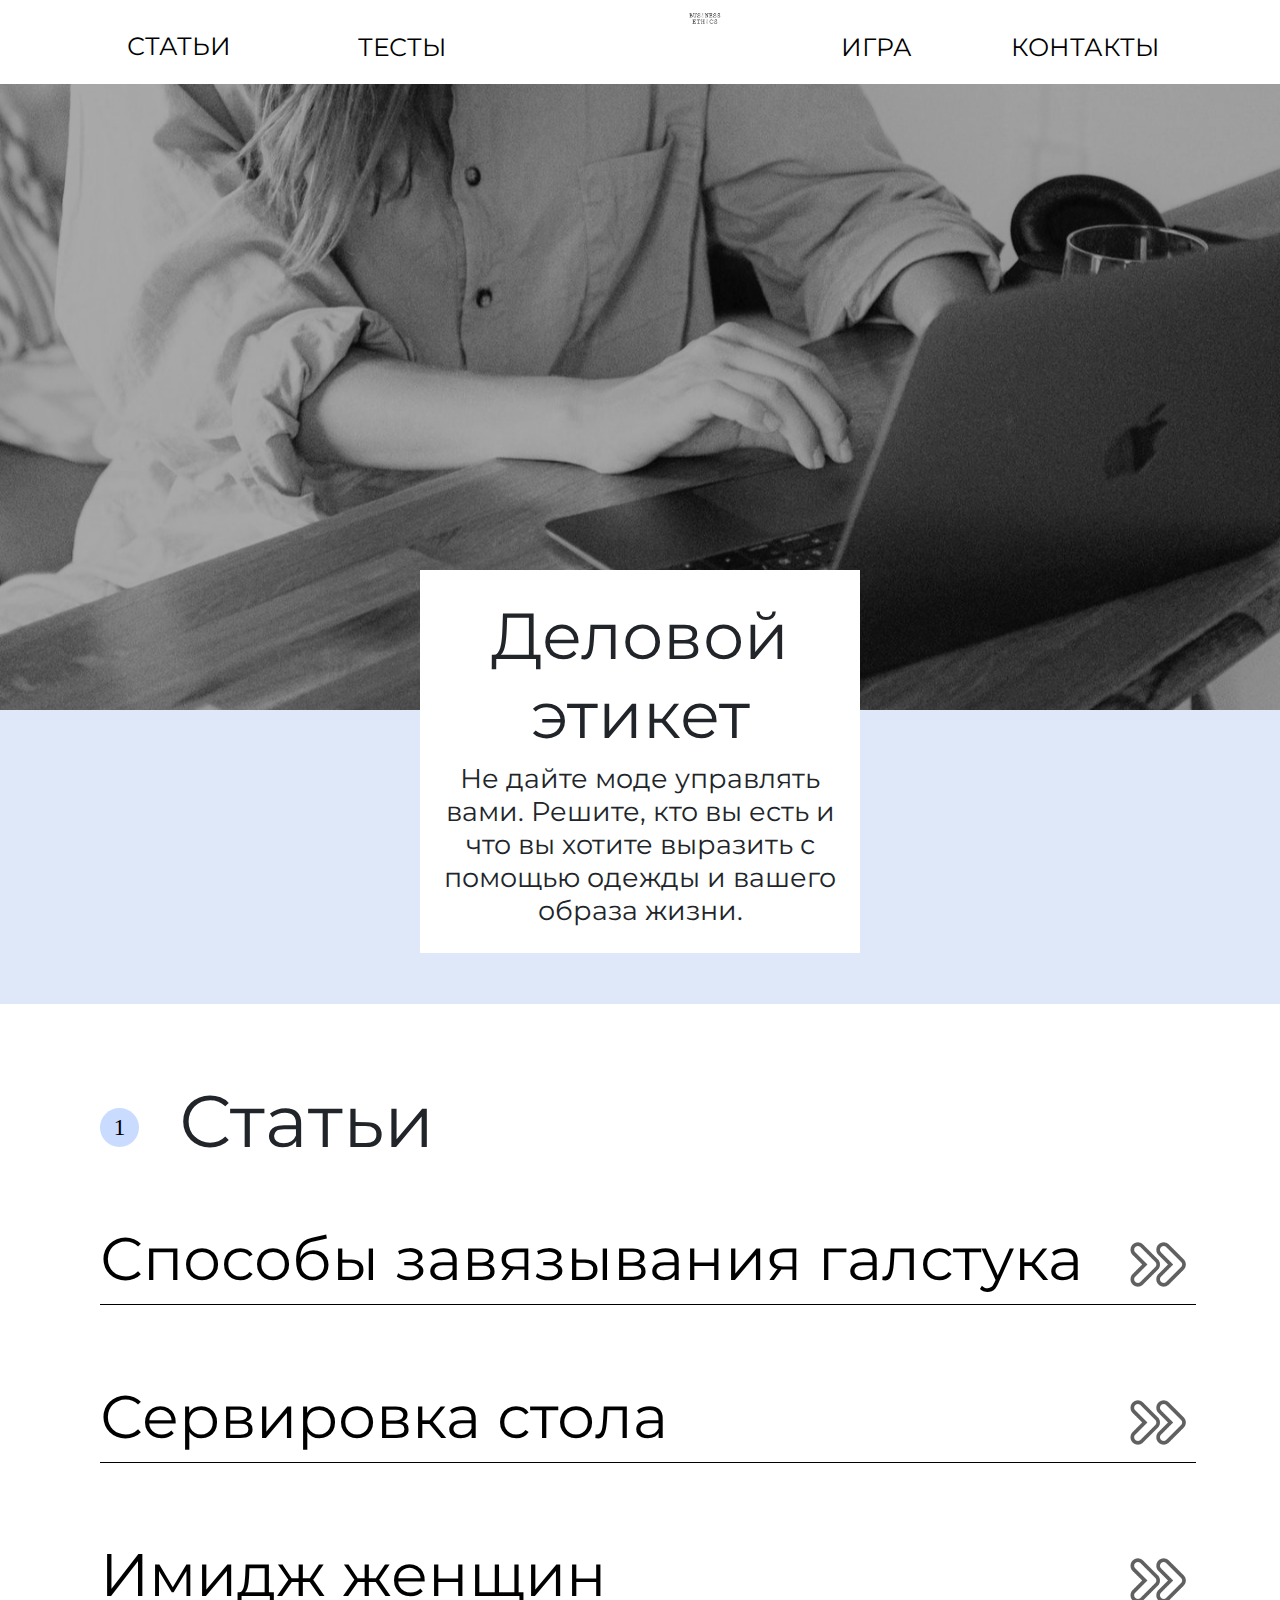
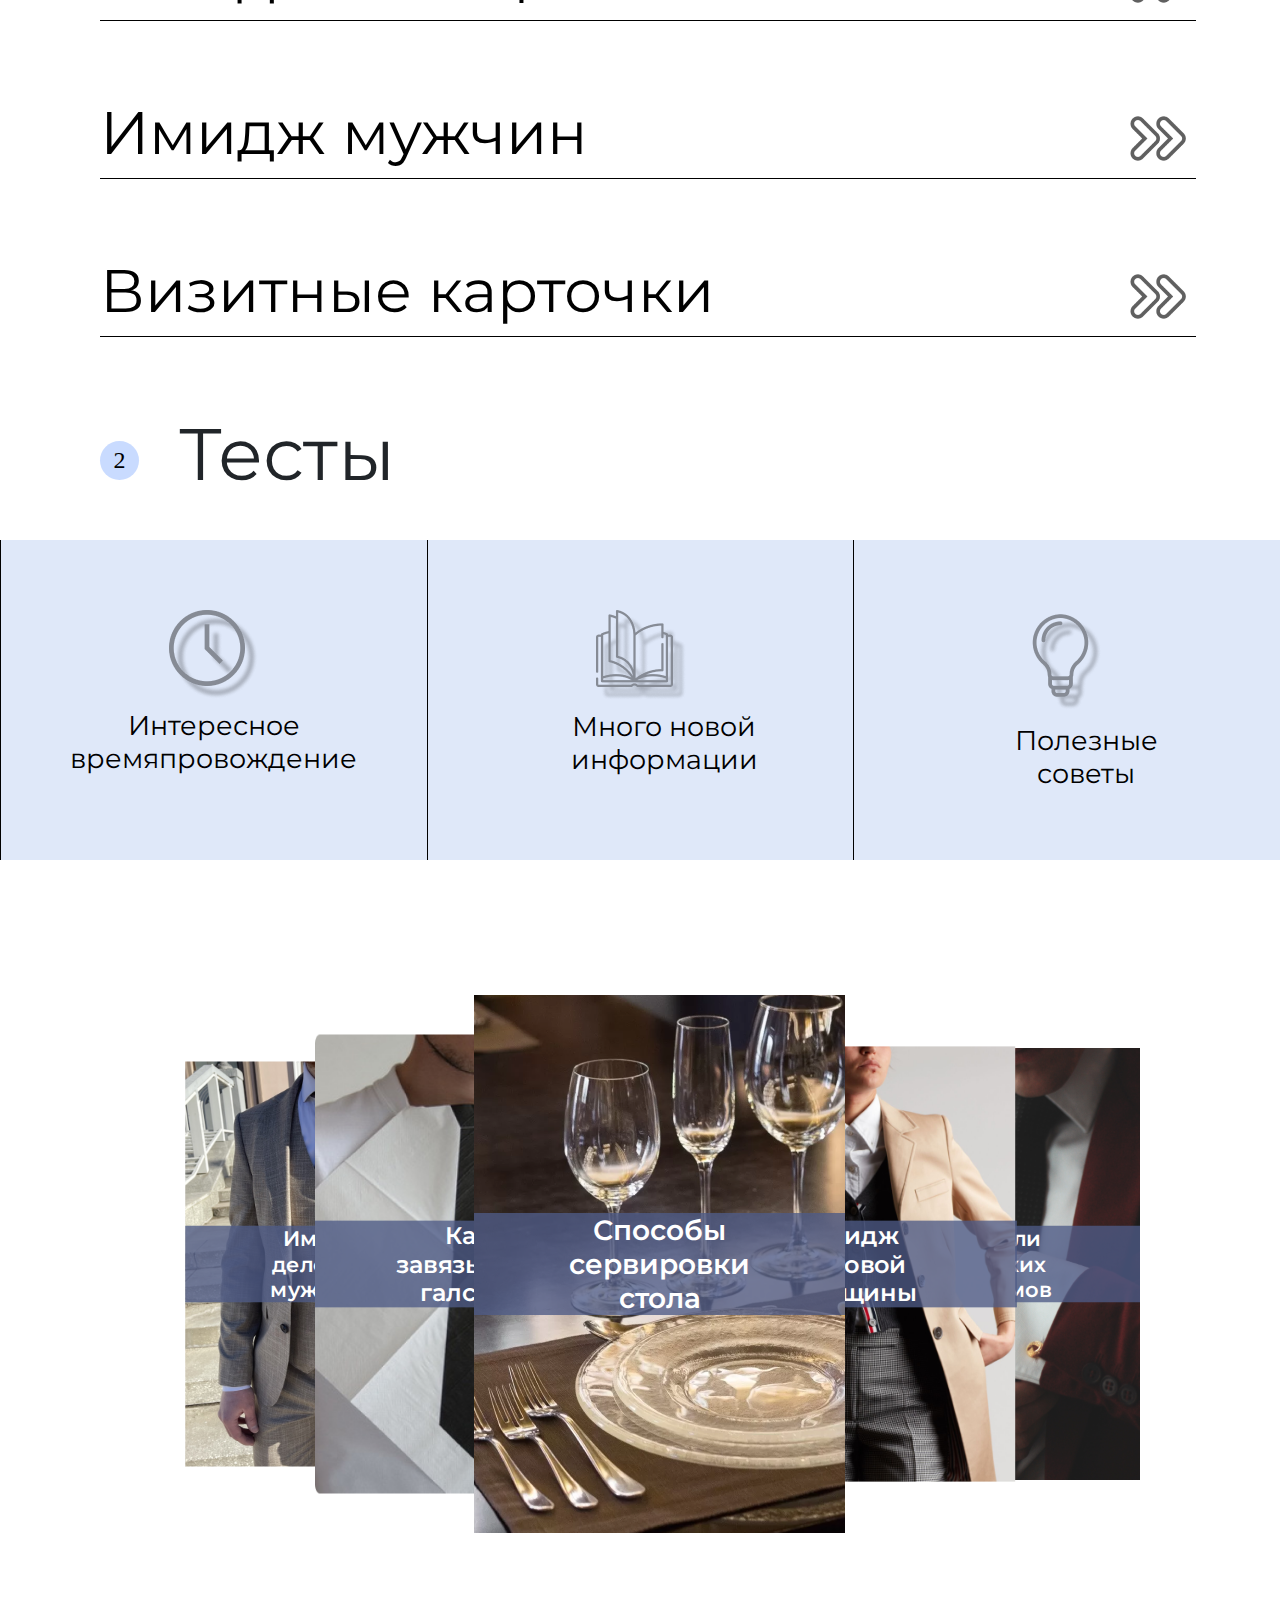
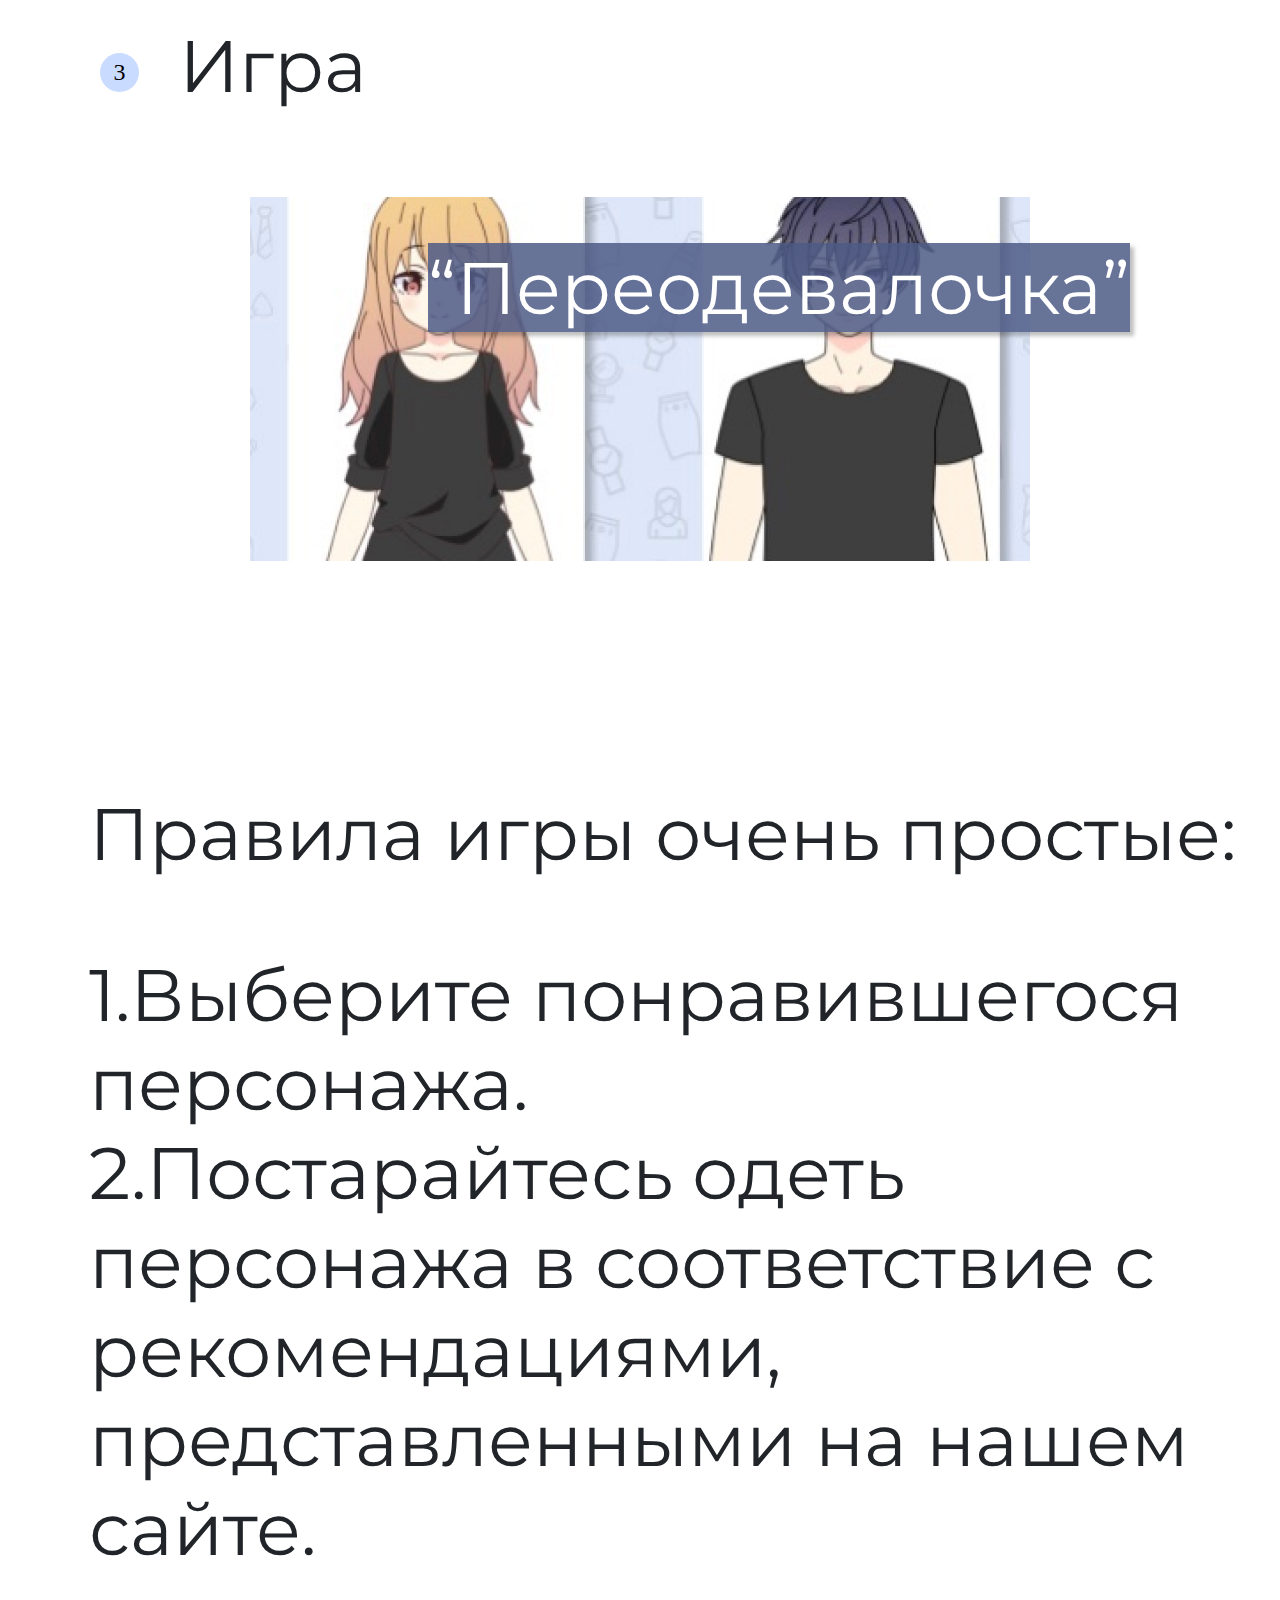
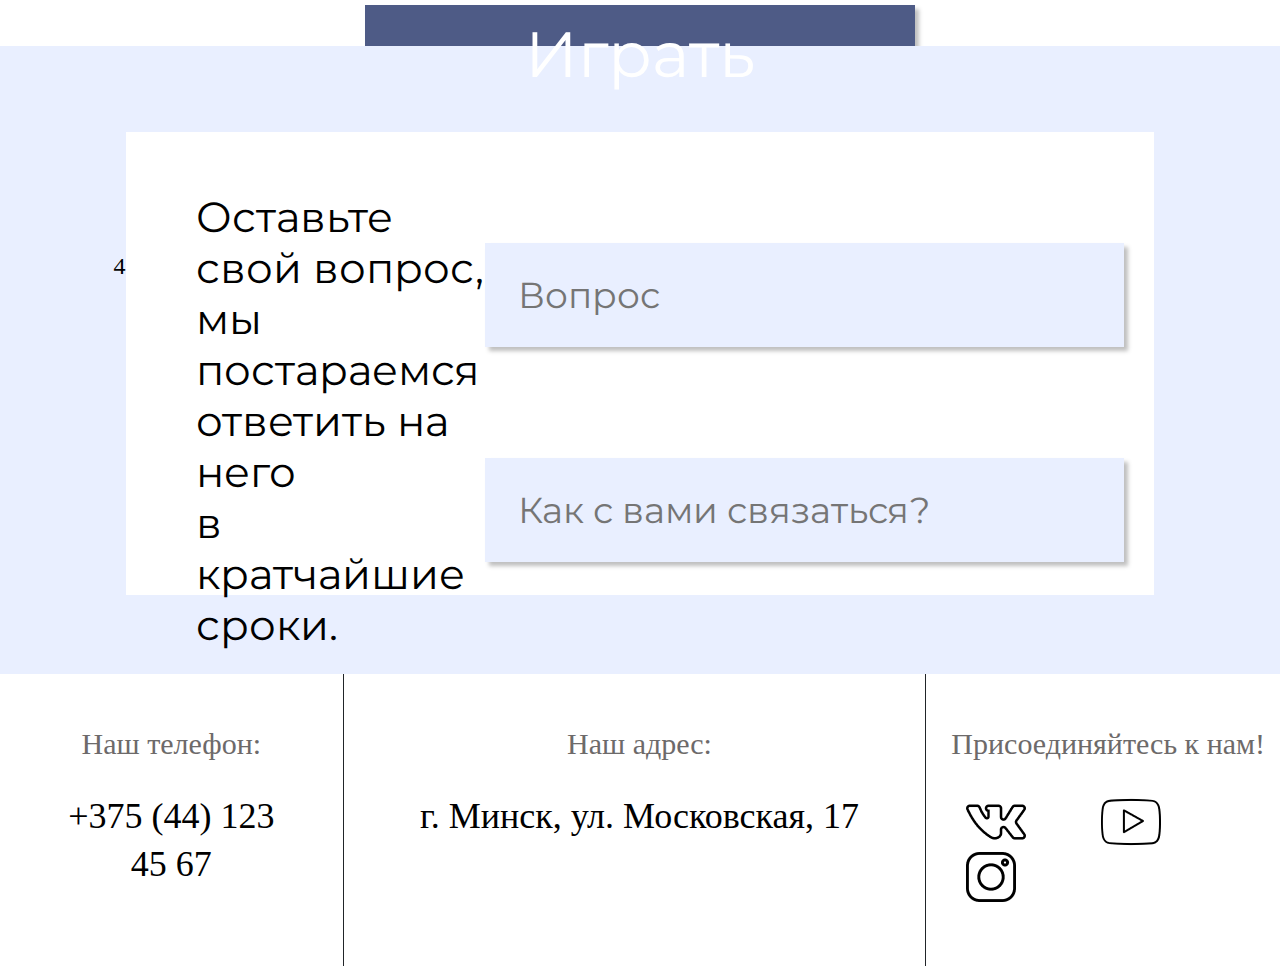
==== index.html @ 6697b573 "Add files via upload" ====
<!DOCTYPE html>
<html lang="en">
<head>
<meta charset="UTF-8">
<link rel="stylesheet" href="https://stackpath.bootstrapcdn.com/bootstrap/4.3.1/css/bootstrap.min.css" integrity="sha384-ggOyR0iXCbMQv3Xipma34MD+dH/1fQ784/j6cY/iJTQUOhcWr7x9JvoRxT2MZw1T" crossorigin="anonymous">
<meta name="viewport" content="width=device-width">
<link rel="stylesheet" href="style.css">
<link rel="preconnect" href="https://fonts.googleapis.com">
<link rel="preconnect" href="https://fonts.gstatic.com" crossorigin>
<link href="https://fonts.googleapis.com/css2?family=Montserrat:wght@100;200;300;400;500;600;700;800;900&display=swap" rel="stylesheet">

<title>aboba</title>
</head>
<body>


<!-- главная страница -->



<!-- навигация -->
<header>
  <nav>
    <div class="block1">
      <div class="article">
   <button class="article1">Статьи
   </button>
   <div class="article-content">
     <a href="st1/galstyki.html" class="article11">статья №1  </a>
           <a href="st2/women.html" class="article11">статья №2  </a>
           <a href="st3/kostymman.html" class="article11">статья №3  </a>
           <a href="st4/serverovka.html" class="article11">статья №4  </a>
           <a href="st5/man.html" class="article11">статья №5  </a>
    </div>
  </div>
      <a href="#test">тесты</a>
    </div>
    <div class="logotip">
      <img src="logotip.PNG" alt="fone" width="24%">

  </div>
    <div class="block2">
  <a href="#game" class="game">игра</a>
  <a href="contacts/contacts.html">контакты</a>
    </div>
  </nav>
</header>




<main>


  <section class="photo">
  <div class="zagolovok">
    <div class="fone">
      <img src="fone.png" alt="fone" width="100%">
    </div>
    <div class="text">
      <p class="main-text">
        <h1>Деловой этикет</h1>
        Не дайте моде управлять вами.
        Решите, кто вы есть и что вы хотите
        выразить с помощью одежды и вашего
        образа жизни.
      </p>
    </div>
  </div>
  </section>



  <section class="article">
      <h1>Статьи</h1>
      <div class="round">1</div>
    <div class="content1" >
        <a href="st1/galstyki.html">Способы завязывания галстука</a>
      <img class="next" src="next.png">
    </div>
    <div class="content1">
        <a href="st4/serverovka.html">Сервировка стола</a>
      <img class="next" src="next.png">
    </div>
    <div class="content1">
        <a href="st2/women.html">Имидж женщин</a>
      <img class="next" src="next.png">
    </div>
    <div class="content1">
        <a href="st5/man.html">Имидж мужчин</a>
      <img class="next" src="next.png">
    </div>
    <div class="content1">
        <a href="st3/kostymman.html">Визитные карточки</a>
      <img class="next" src="next.png">
    </div>
    <h1>Тесты</h1>
    <div class="round">2</div>
  </section>


    <section class="statistics">
  			<div class="container2"></div>
  			<div class="stat">
  				<div class="stat__item">
  					<div class="stat__count"> <img id="img" src="clock 1.png"/> </div>
  					<div class="stat__text">Интересное времяпровождение</div>
  				</div>
  				<div class="stat__item">
  					<div class="stat__count"> <img id="img" src="open-book 1.png"/> </div>
  					<div class="stat__text" id="txt2" >Много новой информации</div>
  				</div>
  				<div class="stat__item">
  					<div class="stat__count"> <img id="img" src="bulb 1.png"/>  </div>
  					<div class="stat__text" id="txt3" >Полезные советы</div>
  				</div>
  			</div>
  	</section>

    <div class="container">
    <div class="button" onclick="shiftLeft()"><img src="https://image.ibb.co/mRsEb7/left_arrow.png" alt=""></div>
    <div class="cards-wrapper">
        <ul class="cards__container">
            <li class="box">
                <img src="g2.png">
                <div class="text2">
                  <a href="t5/index.html"> Имидж делового мужчины </a>
                  </div>
            </li>
            <li class="box">
                <img src="g1.png">
                <div class="text1">
                  <a href="t2/index.html">Как завязывать галстук</a>
                  </div>

            </li>
            <li class="box">
                <img src="g3.png">
                <div class="text3">
                <a href="t1/index.html">  Способы сервировки стола</a>
                </div>
            </li>
            <li class="box">
                <img src="g4.png">
                <div class="text4">
                <a href="t2/index.html">  Имидж деловой женщины</a>
                </div>
            </li>
            <li class="box">
                <img src="g5.png">
                <div class="text5">
                  <a href="t3/index.html">Модели мужских костюмов</a>
                  </div>

            </li>
        </ul>

    </div>
    <div class="button" onclick="shiftRight()"><img src="https://image.ibb.co/dfPSw7/right_arrow.png" alt=""></div>
  </div>

<section class="game">
  <h1>Игра</h1>
  <div class="round">3</div>
    <div class="screen">
      <img src="game.png" alt="game" width="100%">
        <div class="podpis">
          <p> “Переодевалочка” </p>
        </div>
    </div>
  <h2>Правила игры очень простые:</h2>
  <p class="bla"> 1.Выберите понравившегося персонажа.<br/>

     2.Постарайтесь одеть персонажа в соответствие с рекомендациями, представленными на нашем сайте. <br/></p>
  <a href="#">Играть</a>
  <h1>Не нашли ответа на свой вопрос?</h1>
  <div class="round">4</div>
</section>

<section class="form">
  <div class="big-block">
    <div class="block-top">
      <div class="blabla">
        <p>
        Оставьте свой вопрос,<br/>
        мы постараемся<br/>
        ответить на него<br/>
        в кратчайшие сроки.<br/>
      </p>
      </div>
      <div class="tap">
        <label for="email"><b></b></label>
        <input type="text" placeholder="Вопрос" name="question" required>
          <br/>
        <label for="email"><b></b></label>
        <input type="text" placeholder="Как с вами связаться?" name="how" required>
      </div>
    </div>
    <div class="block-bottom">
      <a href="#">Отправить</a>
    </div>
  </div>
</section>




<footer>
  <div>
    <div class="block">
      <p class="stage1">Наш телефон:</p>
      <p>+375 (44) 123 45 67</p>
    </div>
    <div class="block">
      <p class="stage1">Наш адрес:</p>
      <p>г. Минск, ул. Московская, 17</p>
    </div>
    <div class="block2">
      <p class="stage1">Присоединяйтесь к нам!</p>
      <img src="vk.png" alt="vk">
      <img src="youtube.png" alt="youtube">
      <img src="instagram.png" alt="instagram" class="instagram">


    </div>
  </div>
</footer>




<script src="main.js"></script>
</body>
</html>
---- style.css ----
body, html {
  margin: 0;
  padding: 0;
  width: 100vw;
}

body {
  margin: 0;
  background-color: #FFF;
  overflow-x: hidden;
}

.logotip{
  margin-left: 240px;
}

header nav{
  display: flex;
  justify-content: space-between;
}



header .block1{
  display: flex;
  justify-content: space-between;
  margin-left: 121px;

}

header .block2{
  display: flex;
  justify-content: space-between;
  margin-right: 121px;
}








header .article{
  padding-right: 121px;
  float: left;
  overflow: hidden;
}

button{
  text-decoration: none;
  margin-top: 30px;
}

.article-content {
    display: none;
    position: absolute;
    background-color: rgba(233, 239, 255, 0.8);;
    min-width: 160px;
    box-shadow: 0px 10px 16px 0px rgba(0,0,0,0.2);
    z-index: 1;
}


button {
  font-family: 'Montserrat';
  font-style: normal;
  font-weight: 400;
  font-size: 25px;
  line-height: 30px;
  text-decoration: none;
  background-color: white;
  border: 0px;
  text-transform: uppercase;
}

.article-content a {
    float: none;
    color: black;
    padding: 7px 10px;
    display: block;
    text-align: left;
    margin-top: 44px;
    border-bottom: 1px solid black;
    margin-left: 45px;
    margin-right: 74px;
    margin-bottom: 35px;
}

.article-content a:hover {

}

.article:hover .article-content {
    display: block;
    margin-left: -80px;
}

.next1{
  text-decoration: none;
}



header .game{
    padding-right: 99px;
}



header nav a{
  color: #000;
  font-family: 'Montserrat',normal;
  font-weight: 400;
  font-size: 25px;
  line-height: 30px;
  padding-top: 32px;
  padding-bottom: 22px;
  text-transform: uppercase;
}


header nav a:hover{
  text-decoration: underline;
  color: #000;
}


section.photo{
  height: 920px;
  background-color: #DFE8F9;
}

section.photo .text{
  margin-left: 420px;
  margin-right: 420px;
  padding: 10px 20px;
  background-color: white;
  text-align: center;
  position: relative;
  margin-top: -140px;
  font-family: 'Montserrat';
  font-style: normal;
  font-weight: 400;
  font-size: 27px;
  line-height: 33px;
  text-align: center;
}

section.photo h1{
  font-family: 'Montserrat';
font-style: normal;
font-weight: 400;
font-size: 65px;
line-height: 79px;

}



section.article h1{
  font-family: 'Montserrat',normal;
  font-weight: 400;
  font-size: 73px;
  line-height: 89px;
  margin-left: 179px;
  margin-top: 72px;

}

section.article div{
  color: black;
  margin-left: 100px;
  margin-right: 84px;
  margin-top: 75px;
}


section.article a{
  font-family: 'Montserrat',normal;
  font-weight: 400;
  font-size: 60px;
  line-height: 73px;
  text-decoration: none;
  color: black;
}

section.article .content1{
    border-bottom: 1px solid black;
}

section.article h2{
  margin-bottom: 50px;
}

section.article img{
  margin-left: auto;
  display: block;
  margin-top: -70px;
}

section.article img:hover{
  text-align: right;
}

section.article .round{
  width: 39px;
  height: 39px;
  border-radius: 50%;
  line-height: 30px;
  text-align: center;
  background: #C9DBFF;
  margin-top:-65px;
  font-family: 'Playfair Display';
  font-style: normal;
  font-weight: 400;
  font-size: 24px;
  line-height: 32px;
  color: #000000;
  padding-top: 3px;
}



.slider__item:last-child
{
	border-right:1px solid #000000;
}

.stat__count
{
	margin-bottom:10px;
	font-size:72px;
	font-weight:700;
	line-height:1;

}

.stat__text
{
	font-family: 'Montserrat',normal;
	font-style: normal;
	font-weight: 400;
	font-size: 27px;
	line-height: 33px;
	text-align: center;
	color: #000000;
}

#txt2
{

width: 288px;

}

#txt3
{
	width: 150px;
}


/*Statistics*/
section.statistics{
	background-color:#DFE8F9;
  margin-top:60px;
}

.stat{
	display:flex;
}

.stat__item{
	padding:70px 25px;
	flex:1 1 0;
	border-left:1px solid #000000;
	text-align:center;
	color:#fff;
}

.slider__item:last-child{
	border-right:1px solid #000000;
}

.stat__count{
	margin-bottom:10px;
	font-size:72px;
	font-weight:700;
	line-height:1;
}

.stat__text{

	font-family: 'Montserrat',normal;
	font-size: 27px;
	color: #000000;
	text-align:center;
}

#txt2{
	width:288px;
	margin-left:18%;
}

#txt3{
	width:245px;
	margin-left:22.5%;
}



/* слайдер */





input[type=radio] {
  display: none;
}

.card {
  position: absolute;
  width: 60%;
  height: 100%;
  left: 0;
  right: 0;
  margin: auto;
  transition: transform .4s ease;
  cursor: pointer;
}



.container {
    display: flex;
    justify-content: space-around;
    align-items: center;
}

.button {
    margin-left: 0 3%;
    width: 2rem;
    cursor: pointer;
}

.button--inactive {
    opacity: 0.2;
}

.button img {
    width: 80%;
        opacity: 50%;

}

.cards-wrapper {
    display: flex;
    flex-direction: column;
    align-items: center;
}

.cards__container {
    display: flex;
    align-items: center;
    justify-content: center;
    height: 25rem;

    margin-top: 204px;
    margin-bottom: 134px;

}

.box {
/*     margin: -1.5rem; */
    width: 12rem;
    height: 20rem;
    box-shadow: 0px 0px 2rem 0px #888888;
    background-color: white;
    display: flex;
    justify-content: center;
    align-items: center;
    position: relative;
    /* transition: 1s all; */
}

.box:nth-child(2n) {
    transform: scale(0.85);
    z-index: -1;
    background: rgba(209, 222, 255, 0.35);


}

.box:nth-child(2) {
  left: 0%;
  background-color:rgba(0,0,0,.3);
   height:100%;


}

.box:nth-child(4) {
  left: 0%;


}

.box:nth-child(4n + 1) {
    transform: scale(0.75);
    z-index: -2;


}

.box:nth-child(1) {
  left: 5%;


}

.box:nth-child(5) {
  left: -5%;


}

.card__text-content {
    text-align: center;
    width: 75%;
}

.card__title {
    padding: 1rem;
}

.box--hide {
    display: none;
}

.move-out-from-left {
    animation: moveOutLeft 0.5s ease-in-out;
}

.move-out-from-right {
    animation: moveOutRight 0.5s ease-in-out;
}

.move-to-position5-from-left {
    animation: moveToP5Left 0.5s ease-in-out;
}

.move-to-position4-from-left {
    animation: moveToP4Left 0.5s ease-in-out;
}

.move-to-position3-from-left {
    animation: moveToP3Left 0.5s ease-in-out;
}

.move-to-position2-from-left {
    animation: moveToP2Left 0.5s ease-in-out;
}


.move-to-position1-from-left{
    animation: moveToP1Left 0.5s ease-in-out;
}

.move-to-position5-from-right{
    animation: moveToP5Right 0.5s ease-in-out;
}
.move-to-position4-from-right{
    animation: moveToP4Right 0.5s ease-in-out;
}
.move-to-position3-from-right{
    animation: moveToP3Right 0.5s ease-in-out;
}
.move-to-position2-from-right{
    animation: moveToP2Right 0.5s ease-in-out;
}
.move-to-position1-from-right{
    animation: moveToP1Right 0.5s ease-in-out;
}

@keyframes moveOutLeft {
    0% {
        transform: scale(0.75) translateX(0%);
        opacity: 1;
    }
    50% {
        transform: scale(0.5) translateX(-150%);
        opacity: 0.5;
    }
    100% {
        transform: scale(0.25) translateX(0%);
        opacity: 0;
    }
}

@keyframes moveOutRight {
    0% {
        transform: scale(0.75) translateX(0%);
        opacity: 1;
    }
    50% {
        transform: scale(0.5) translateX(150%);
        opacity: 0.5;
    }
    100% {
        transform: scale(0.25) translateX(0%);
        opacity: 0;
    }
}


@keyframes moveToP5Left {
    from {
        transform: scale(0.5) translateX(100%);
    }
    to {
        transform: scale(0.5) translateX(0);
    }
}

@keyframes moveToP4Left {
    from {
        transform: scale(0.5) translateX(100%);
    }
    to {
        transform: scale(0.5) translateX(0);
    }
}

@keyframes moveToP3Left {
    from {
        transform: scale(0.5) translateX(100%);
    }
    to {
        transform: scale(1) translateX(0);
    }
}

@keyframes moveToP2Left {
    from {
        transform: scale(1) translateX(100%);
    }
    to {
        transform: scale(0.85) translateX(0);
    }
}

@keyframes moveToP1Left {
    from {
        transform: scale(0.85) translateX(100%);
    }
    to {
        transform: scale(0.75) translateX(0);
    }
}


@keyframes moveToP1Right {
    from {
        transform: scale(0.75) translateX(-100%);
    }
    to {
        transform: scale(0.75) translateX(0);
    }
}

@keyframes moveToP2Right {
    from {
        transform: scale(0.75) translateX(-100%);
    }
    to {
        transform: scale(0.85) translateX(0);
    }
}

@keyframes moveToP3Right {
    from {
        transform: scale(0.85) translateX(-100%);
    }
    to {
        transform: scale(1) translateX(0);
    }
}

@keyframes moveToP4Right {
    from {
        transform: scale(1) translateX(-100%);
    }
    to {
        transform: scale(0.85) translateX(0);
    }
}

@keyframes moveToP5Right {
    from {
        transform: scale(0.85) translateX(-100%);
    }
    to {
        transform: scale(0.75) translateX(0);
    }
}

.container img{

    width: 200%;

}
.container .text1{
  background: rgba(78, 91, 134, 0.78);
  font-family: 'Montserrat';
font-style: normal;
font-weight: 600;
font-size: 28px;
line-height: 34px;
text-align: center;

color: #FFFFFF;
position: absolute;
padding-inline: 96px;

}

.container .text2{
  background: rgba(78, 91, 134, 0.78);
  font-family: 'Montserrat';
font-style: normal;
font-weight: 600;
font-size: 28px;
line-height: 34px;
text-align: center;

color: #FFFFFF;
position: absolute;
padding-inline: 114px;

}

.container .text3{
  background: rgba(78, 91, 134, 0.78);
  font-family: 'Montserrat';
font-style: normal;
font-weight: 600;
font-size: 28px;
line-height: 34px;
text-align: center;

color: #FFFFFF;
position: absolute;
padding-inline: 95px;

}

.container .text4{
  background: rgba(78, 91, 134, 0.78);
  font-family: 'Montserrat';
font-style: normal;
font-weight: 600;
font-size: 28px;
line-height: 34px;
text-align: center;

color: #FFFFFF;
position: absolute;
padding-inline: 118px;


}

.container .text5{
  background: rgba(78, 91, 134, 0.78);
  font-family: 'Montserrat';
font-style: normal;
font-weight: 600;
font-size: 28px;
line-height: 34px;
text-align: center;

color: #FFFFFF;
position: absolute;
padding-inline: 118px;


}

.container a{
  color: white;

font-family: 'Montserrat';
font-style: normal;
font-weight: 600;
font-size: 28px;
line-height: 34px;
text-align: center;
}

/* .slaider {
  position: relative;
  width: 100%;
  max-width: 800px;
  max-height: 600px;
  height: 100%;
  transform-style: preserve-3d;
  display: flex;
  justify-content: center;
  flex-direction: column;
  align-items: center;
  margin-top: 140px;
  margin-left: 380px;
}

.slider .slick-arrow{
    position: absolute;
    top: 50%; // выравнивание по вертикали
    margin: -15px 0 0 0; // корректировка  вертикального выравнивания
    z-index: 2; // стрелки сверху картинок
    font-size: 0; // убираем надпись на дефолтной стрелке
    width: 30px; // ширина стрелки
    height: 30px; // высота стрелки
  }

.cards {
  position: relative;
  width: 540px;
  height: 540px;
  margin-bottom: 20px;
}

.slaider .g {
  width: 100%;
  height: 100%;
  object-fit: cover;
  box-shadow: 10px 10px 8px #ccc;
}

#item-1:checked ~ .cards #g-5, #item-2:checked ~ .cards #g-1, #item-3:checked ~ .cards #g-4 {
  transform: translatex(-130%) scale(.8);
  opacity: .5;
  z-index: 0;
}

#item-1:checked ~ .cards #g-4, #item-2:checked ~ .cards #g-5, #item-3:checked ~ .cards #g-3 {
  transform: translatex(-130%) scale(.8);
  opacity: .5;
  z-index: 0;
}

#item-1:checked ~ .cards #g-3, #item-2:checked ~ .cards #g-4, #item-3:checked ~ .cards #g-2 {
  transform: translatex(-130%) scale(.8);
  opacity: .5;
  z-index: 0;
}

#item-1:checked ~ .cards #g-2, #item-2:checked ~ .cards #g-3, #item-3:checked ~ .cards #g-1 {
  transform: translatex(130%) scale(.8);
  opacity: .6;
  z-index: 0;
}

#item-1:checked ~ .cards #g-1, #item-2:checked ~ .cards #g-2, #item-3:checked ~ .cards #g-5 {
  transform: translatex(0) scale(1);
  opacity: 1;
  z-index: 1;

} */



.cards h2{
  padding-top: 20px;
  padding-bottom: 20px;
  width: 100%;
  font-family: 'Montserrat';
  font-weight: 600;
  font-size: 28px;
  line-height: 34px;
  text-align: center;
  color: #FFF;
  position: absolute;
  top: 50%;
  left: 50%;
  transform: translate(-50%, -50%);
  background: rgba(78, 91, 134, 0.78);
}

.cards .next{
  position:absolute;
    height:50px;
    width:auto;
    top: 50%;
    margin-top: -10px;
    right:270px;
}

.next2{
  position: absolute;
    width: 50px;
    top: 50%;
    right: 26px;

}

.podpis{

    margin-top: -390px;
    margin-left: 89px;
    width: 668px;
    height: 110px;
    left: 370px;
    top: 2561px;
    font-family: 'Montserrat';
font-style: normal;
font-weight: 400;
font-size: 64px;
line-height: 78px;

color: #FFFFFF;
}

.podpis p{
  position: absolute;
  background: rgba(78, 91, 134, 0.85);
  box-shadow: 4px 4px 4px rgba(0, 0, 0, 0.25);
}

section.game{
height: 1575px;
  background-color: #FFF;
}

section.game h1{
  font-family: 'Montserrat',normal;
  font-weight: 400;
  font-size: 73px;
  line-height: 89px;
  margin-left: 179px;
  margin-top: 23px;
}

section.game .round{
  width: 39px;
  height: 39px;
  border-radius: 50%;
  line-height: 30px;
  text-align: center;
  background: #C9DBFF;
  margin-top:-65px;
  font-family: 'Playfair Display';
  font-style: normal;
  font-weight: 400;
  font-size: 24px;
  line-height: 32px;
  color: #000000;
  padding-top: 3px;
  color: black;
  margin-left: 100px;
  margin-right: 84px;
}

section.game h2{
  font-family: 'Montserrat',normal;
  font-weight: 400;
  font-size: 73px;
  line-height: 89px;
  margin-left: 89px;
  margin-top: 72px;
}

section.game .screen{
  height: 520px;
  margin-top: 105px;
  margin-left: 250px;
  margin-right: 250px;

}

section.game p{
  font-family: 'Montserrat',normal;
  font-weight: 400;
  font-size: 73px;
  line-height: 89px;
  margin-left: 89px;
  margin-top: 72px;
}

section.game a{
  padding: 10px 160px;
  font-family: 'Montserrat';
  font-style: normal;
  font-weight: 400;
  font-size: 64px;
  color: #FFF;
  line-height: 78px;
  text-align: center;
  text-decoration: none;
  background-color: #4E5B86;
  margin: 32px auto 0 auto ;
  display: block;
  text-align: center;
  width: fit-content;
  box-shadow: 4px 4px 4px rgba(0, 0, 0, 0.25);
}

section.game a:hover{
  background-color: grey;
}


footer {
  background-color: #FFF;
  position: relative;
}

footer > div {
  display: grid;
  grid-template-columns: 3fr 5fr 3fr;
  column-gap: 10px;

}

footer .block{
  padding: 50px;
  border-right: 1px solid;
}

footer .block2{
  padding-top: 50px;
}

footer p{
  text-align: center;
  font-family: 'Playfair Display';
  font-style: normal;
  font-weight: 400;
  font-size: 36px;
  line-height: 48px;
  font-family: 'Space Grotesk',normal;
  color: #000000;
  padding-bottom: 12px;
}

footer p.stage1{
   color: #6D6A6A;
   font-family: 'Playfair Display';
   font-style: normal;
   font-weight: 400;
   font-size: 30px;
   line-height: 40px;
}

section.form{
  margin-top: 50px;
  height: 628px;
  background: #E9EFFF;
    padding-top: 50px;
}


section.form .big-block{
  height: 463px;
  background-color: #FFF;
  margin-left: 126px;
  margin-right: 126px;
  margin-top: 36px;

  margin-bottom: 77px;
  text-align: right;
  padding-right: 30px;
}

section.form div{
  position: relative;
}

section.form label{
  padding-top: 57px;
}

section.form input{
  border: 0px;
  background: #E9EFFF;
  box-shadow: 4px 4px 4px rgba(0, 0, 0, 0.25);
  padding-top:30px;
  padding-bottom: 30px;
  padding-right: 110px;
  padding-left: 33px;
  font-family: 'Montserrat';
  font-style: normal;
  font-weight: 400;
  font-size: 36px;
  line-height: 44px;
  color: black;
  margin-top: 39px;
}

section.form a{
  padding: 10px 360px;
  font-family: 'Montserrat';
  font-style: normal;
  font-weight: 400;
  font-size: 38px;
  line-height: 46px;
  color: #FFF;
  text-align: center;
  text-decoration: none;
  background-color: #4E5B86;
  margin: 32px auto 40px auto ;
  display: block;
  width: fit-content;
  box-shadow: 4px 4px 4px rgba(0, 0, 0, 0.25);
}

section.form a:hover{
  background-color: grey;
}

section.form p{
  padding-left: 70px;
  padding-top: 60px;
  text-align: left;
  font-family: 'Montserrat';
  font-style: normal;
  font-weight: 400;
  font-size: 42px;
  line-height: 51px;
  color: #000000;
}

section.form .block-top{
  display: flex;
  justify-content: space-between;
}


footer img{
  padding-left: 30px;
  padding-right: 40px;
}

footer img .instagram{
  padding-left: 30px;
  padding-right: 40px;
}

@media (max-width:1200px) {

}

@media (max-width:992px){

}

@media (max-width:767px) {

section.game.screen{
  margin-left: -10px;
}

.podpis{
  margin-left: -75px;
margin-top: -8px;
}

section.game .bla{
  font-size: 46px;
}

section .game a{
  margin: -37px auto 0 auto;

  padding: 2px 160px;

}
#item-1:checked ~ .cards #g-3, #item-2:checked ~ .cards #g-1, #item-3:checked ~ .cards #g-2 {
  transform: translatex(-100%) scale(.8);
}

#item-1:checked ~ .cards #g-2, #item-2:checked ~ .cards #g-3, #item-3:checked ~ .cards #g-1 {
  transform: translatex(100%) scale(.8);
}

#item-1:checked ~ .cards #g-1, #item-2:checked ~ .cards #g-2, #item-3:checked ~ .cards #g-3 {
  transform: translatex(0) scale(1);
}


.article:hover .article-content {
  margin-left: -17px;
}

  .article11{
    font-size: 38px;
  }

  .article11:hover{
      font-size: 38px;
  }

  header nav .block1{
    margin-left: 15px;
  }

  header nav .block2{
    margin-left: -90px;
  }

  header nav a{
    font-size: 50px;
  }

  header nav a:hover{
    font-size: 50px;
  }

  header nav button{
    font-size: 50px;
  }

  section.photo img{
        width: 1228px;
  }
  main-text{
    width: 100%;
  }

  section.photo .text{
    width: 785px;
    margin-left: 196px;
    padding-top: 10px;
    padding-right: 23px;
    padding-left: 20px;
    background-color: white;
    position: relative;
    margin-top: -78px;
    font-family: 'Montserrat';
    font-size: 27px;
    line-height: 33px;
    text-align: center;
  }

  section.photo{
    padding-right: 1225px;
        height: 840px;
  }

  section.article{
        width: 1216px;
  }

  section.statistics {
    width: 1226px;
  }

  #txt3{
        margin-left: 12.5%;
  }
  #txt2{
    margin-left: 4%;
  }

  section.game{
        WIDTH: 1232PX;
  }

  section.form{
    width: 1231px;
    margin-top: 210px;
  }

  section.form input{
    font-size: 20px;
  }

section.game h1{
      font-size: 55px;
}

  section.form p{
    font-size: 30px;
  }

  section.form a{
        padding: 17px 239px;
  }
  FOOTER{
    WIDTH: 1232PX;

  }

  footer img{
    padding-left: 14px;
  padding-right: 36px;
  }
}
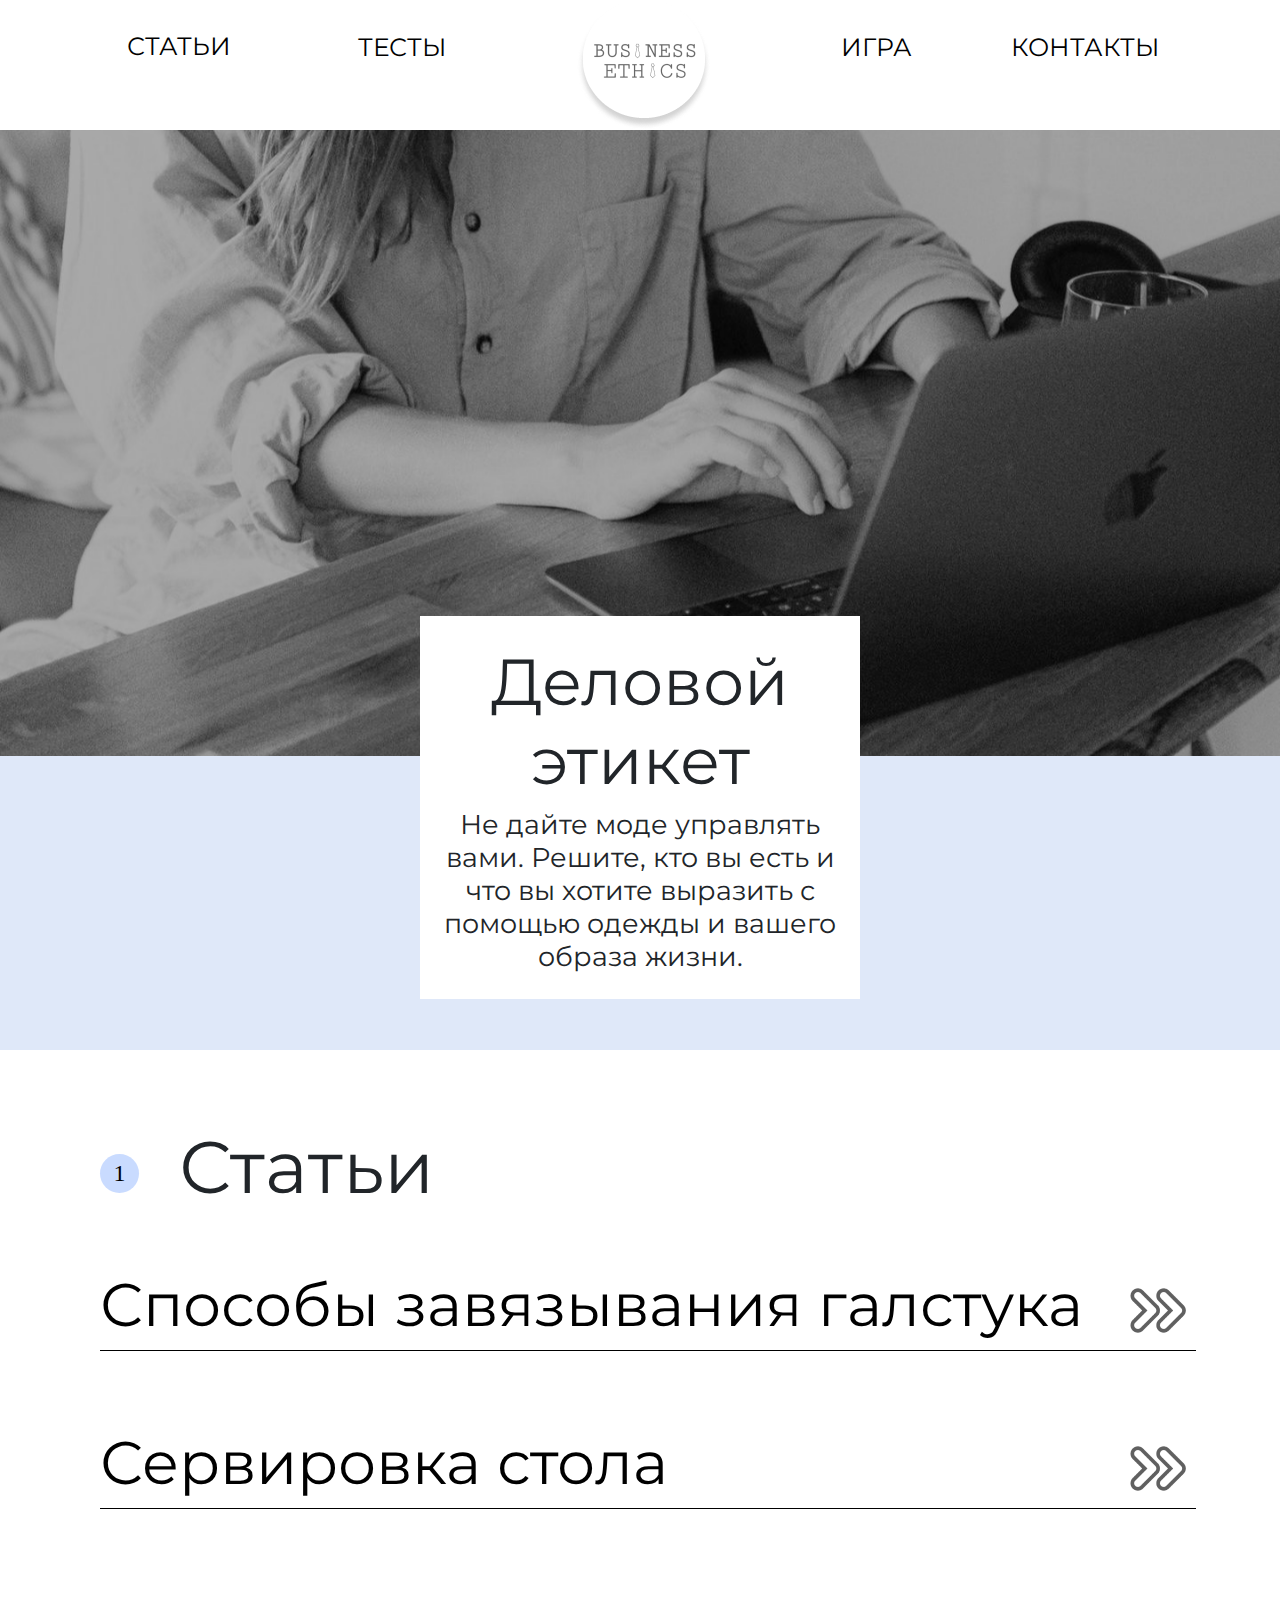
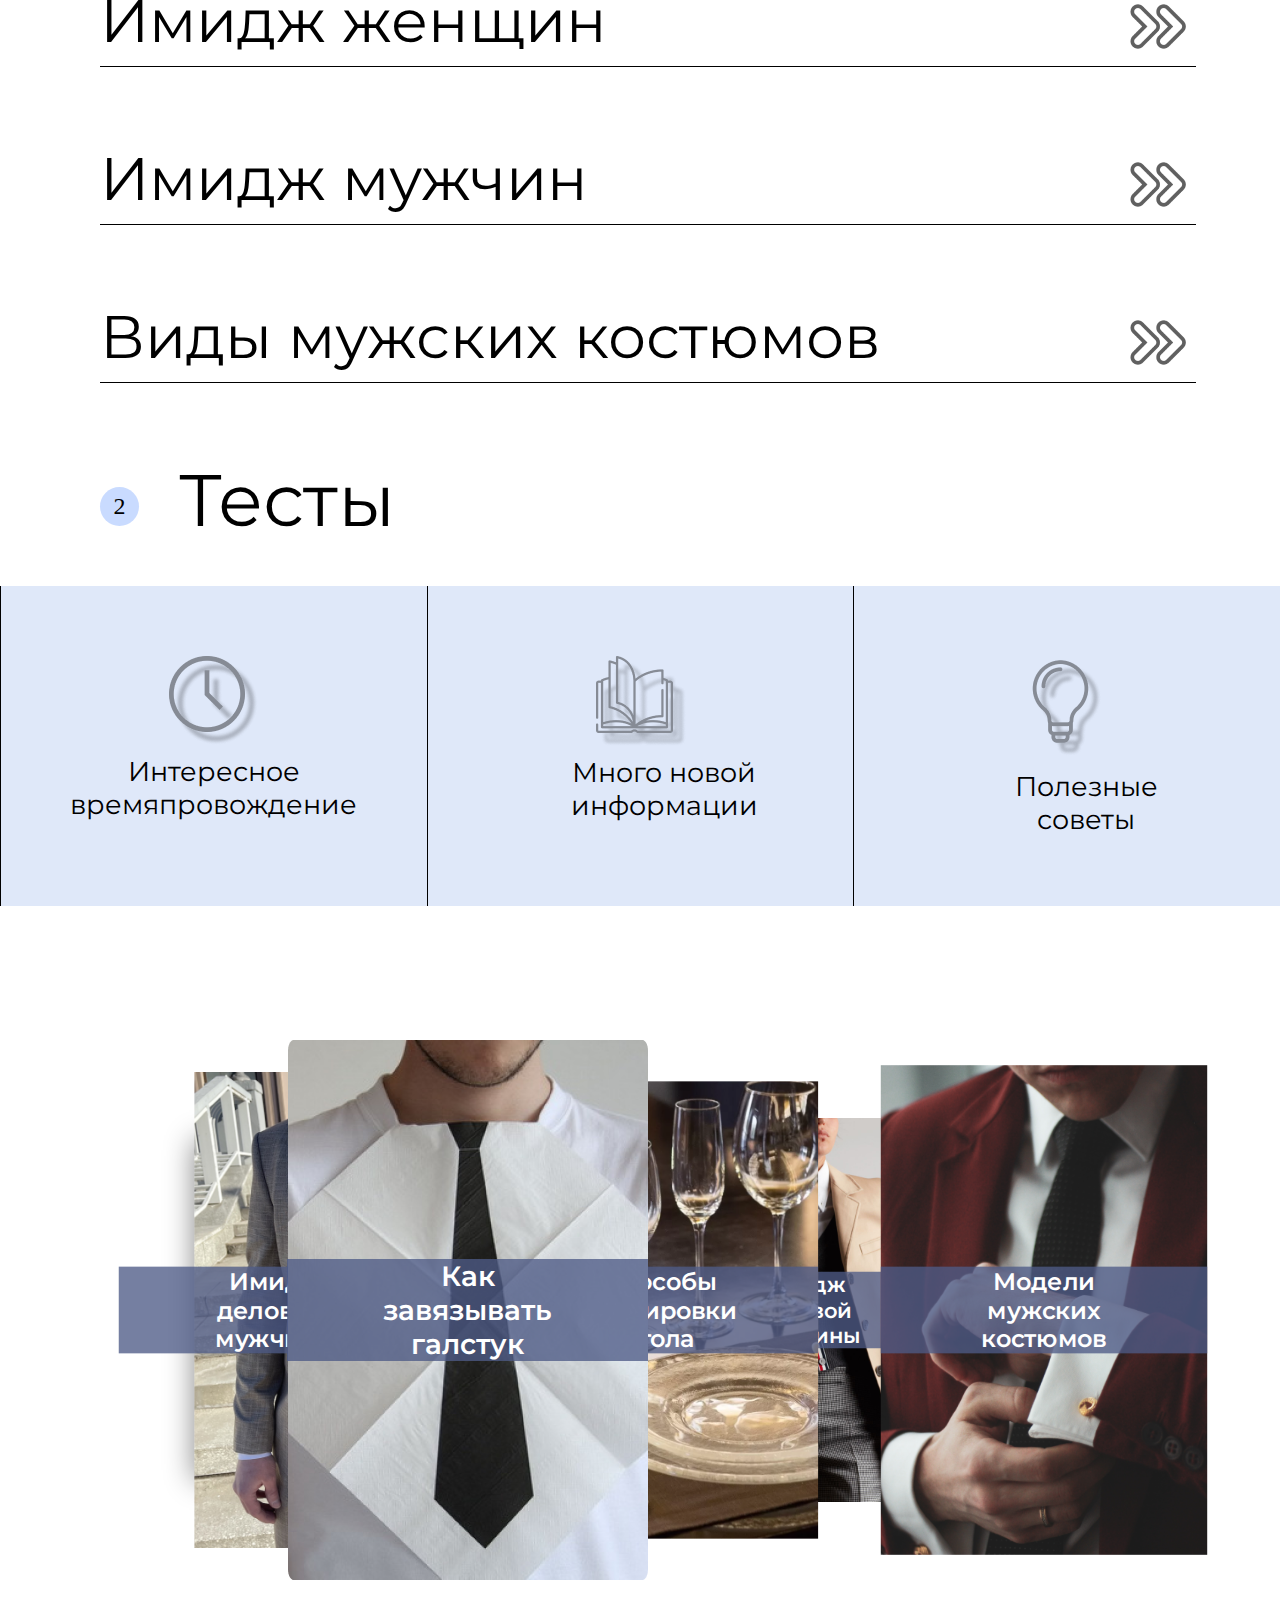
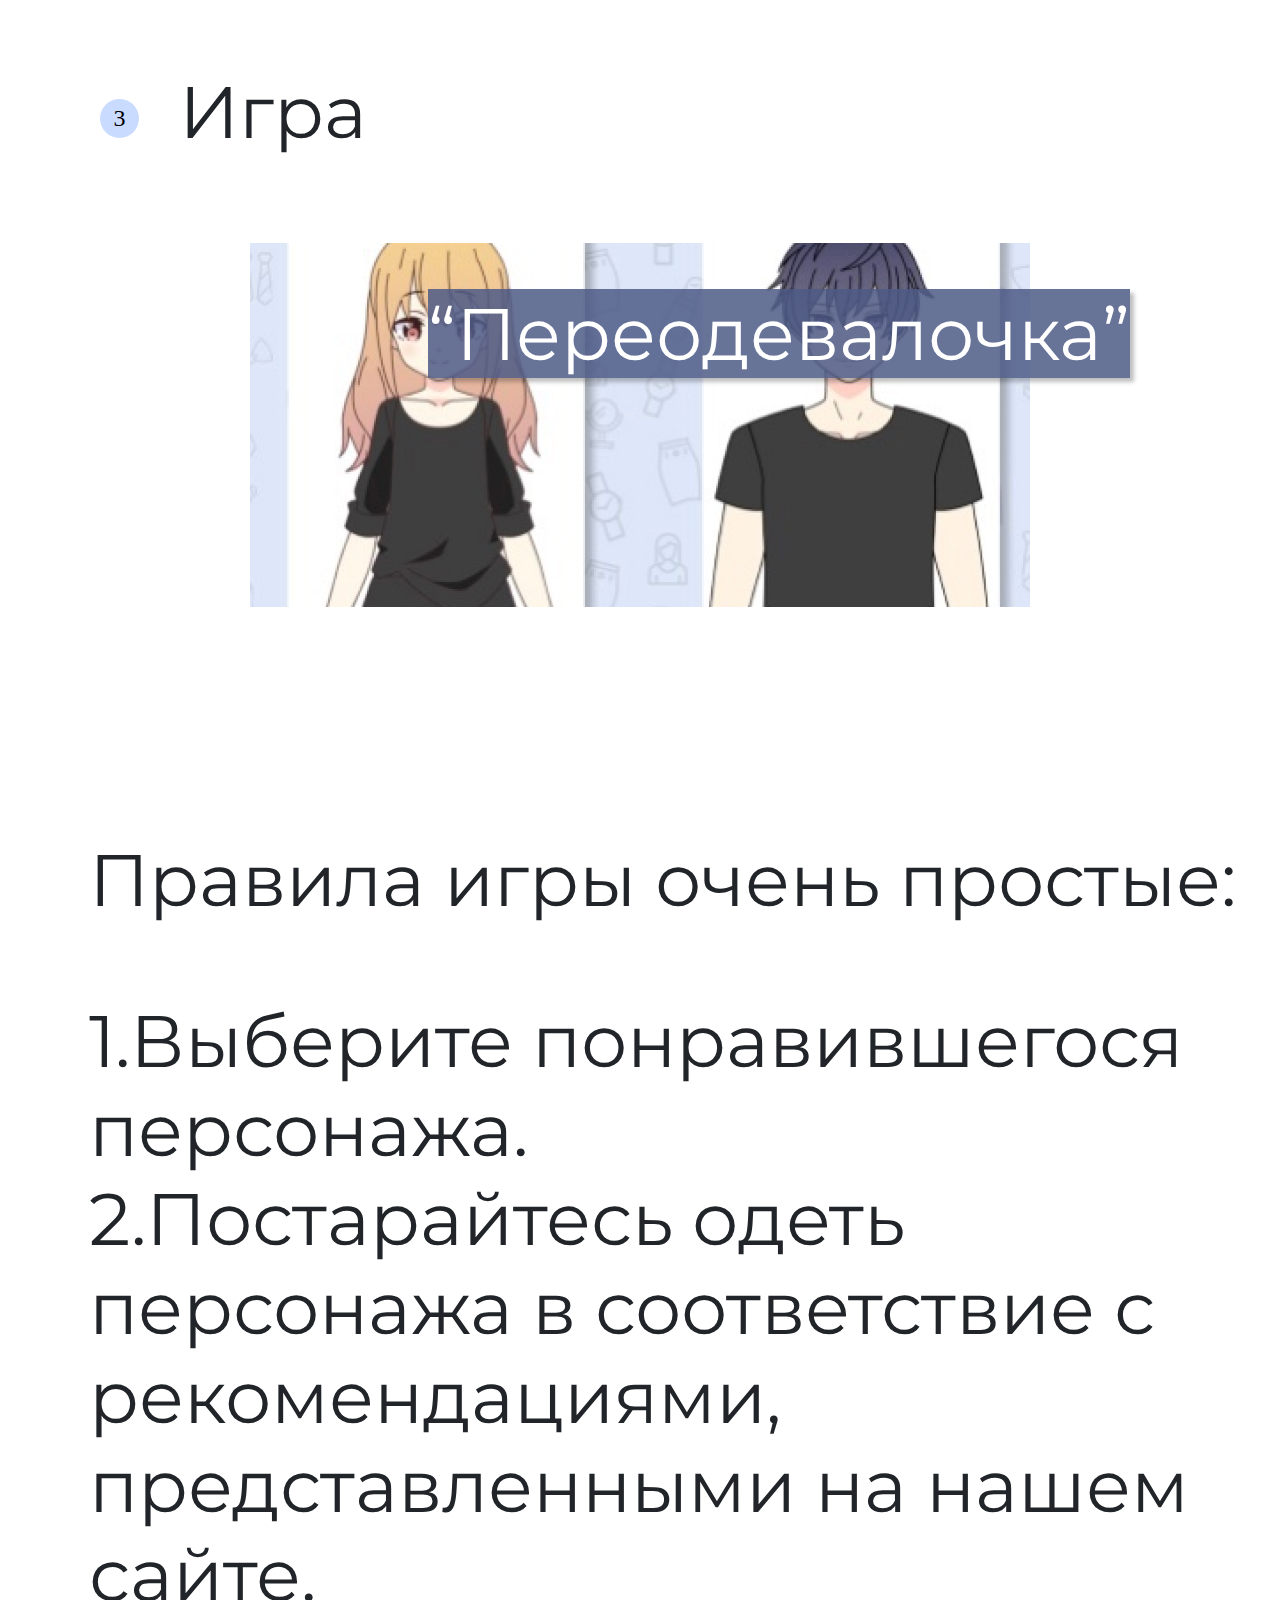
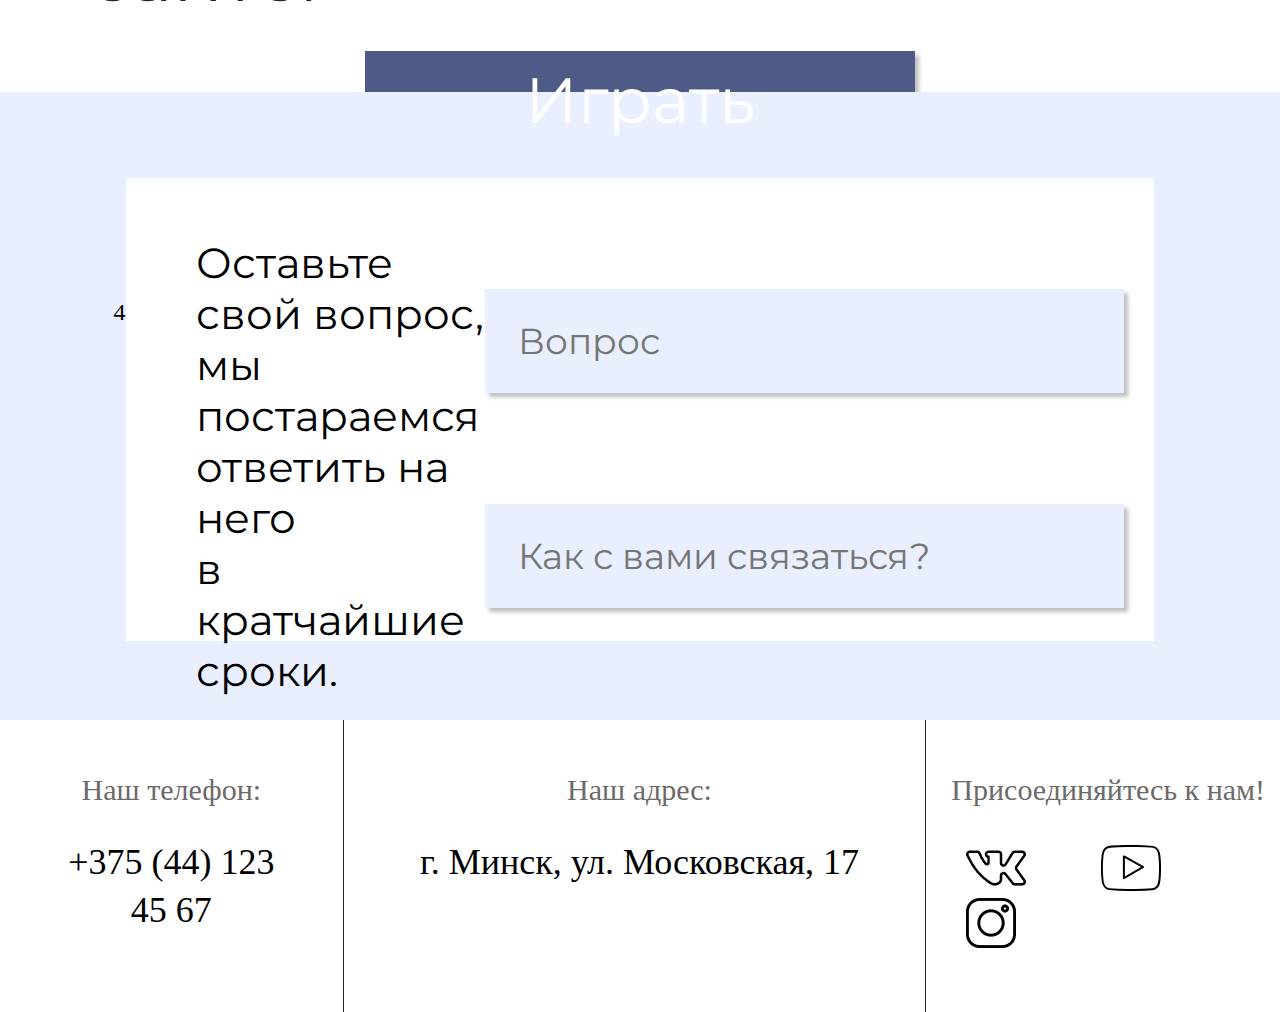
==== commit eaba059e: "Add files via upload" ====
--- a/index.html
+++ b/index.html
@@ -1,36 +1,3 @@
-
-
-
-
-
-
-
-
-
-
-
-
-
-
-
-
-
-
-
-
-
-
-
-
-
-
-
-
-
-
-
-
-
 
 
 
@@ -64,25 +31,27 @@
    </button>
    <div class="article-content">
      <a href="st1/galstyki.html" class="article11">статья №1  </a>
-           <a href="st2/women.html" class="article11">статья №2  </a>
-           <a href="st3/kostymman.html" class="article11">статья №3  </a>
-           <a href="st4/serverovka.html" class="article11">статья №4  </a>
-           <a href="st5/man.html" class="article11">статья №5  </a>
-    </div>
+     <a href="st2/women.html" class="article11">статья №2  </a>
+     <a href="st3/kostymman.html" class="article11">статья №3  </a>
+     <a href="st4/serverovka.html" class="article11">статья №4  </a>
+     <a href="st5/man.html" class="article11">статья №5  </a>
+  </div>
   </div>
       <a href="#test">тесты</a>
     </div>
-    <div class="logotip">
-      <img src="logotip.PNG" alt="fone" width="24%">
+  <div class="logo">
+
+    <a href="index.html"><img src="img_links/log.png" width="134" height="130"></a>
 
   </div>
     <div class="block2">
   <a href="#game" class="game">игра</a>
+
   <a href="contacts/contacts.html">контакты</a>
     </div>
   </nav>
 </header>
-
+<main>
 
 
 
@@ -112,26 +81,26 @@
       <h1>Статьи</h1>
       <div class="round">1</div>
     <div class="content1" >
-        <a href="st1/galstyki.html">Способы завязывания галстука</a>
-      <img class="next" src="next.png">
-    </div>
-    <div class="content1">
-        <a href="st4/serverovka.html">Сервировка стола</a>
-      <img class="next" src="next.png">
-    </div>
-    <div class="content1">
-        <a href="st2/women.html">Имидж женщин</a>
-      <img class="next" src="next.png">
-    </div>
-    <div class="content1">
-        <a href="st5/man.html">Имидж мужчин</a>
-      <img class="next" src="next.png">
-    </div>
-    <div class="content1">
-        <a href="st3/kostymman.html">Визитные карточки</a>
-      <img class="next" src="next.png">
-    </div>
-    <h1>Тесты</h1>
+        <a href="#">Способы завязывания галстука</a>
+      <a href="st1/galstyki.html"><img class="next" src="next.png">
+    </div>
+    <div class="content1">
+        <a href="#">Сервировка стола</a>
+      <a href="st4/serverovka.html"><img class="next" src="next.png">
+    </div>
+    <div class="content1">
+        <a href="#">Имидж женщин</a>
+    <a href="st2/women.html">  <img class="next" src="next.png">
+    </div>
+    <div class="content1">
+        <a href="#">Имидж мужчин</a>
+      <a href="st5/man.html"><img class="next" src="next.png">
+    </div>
+    <div class="content1">
+        <a href="#">Виды мужских костюмов</a>
+  <a href="st3/kostymman.html"><img class="next" src="next.png">
+    </div>
+    <h1 id="test">Тесты</h1>
     <div class="round">2</div>
   </section>
 
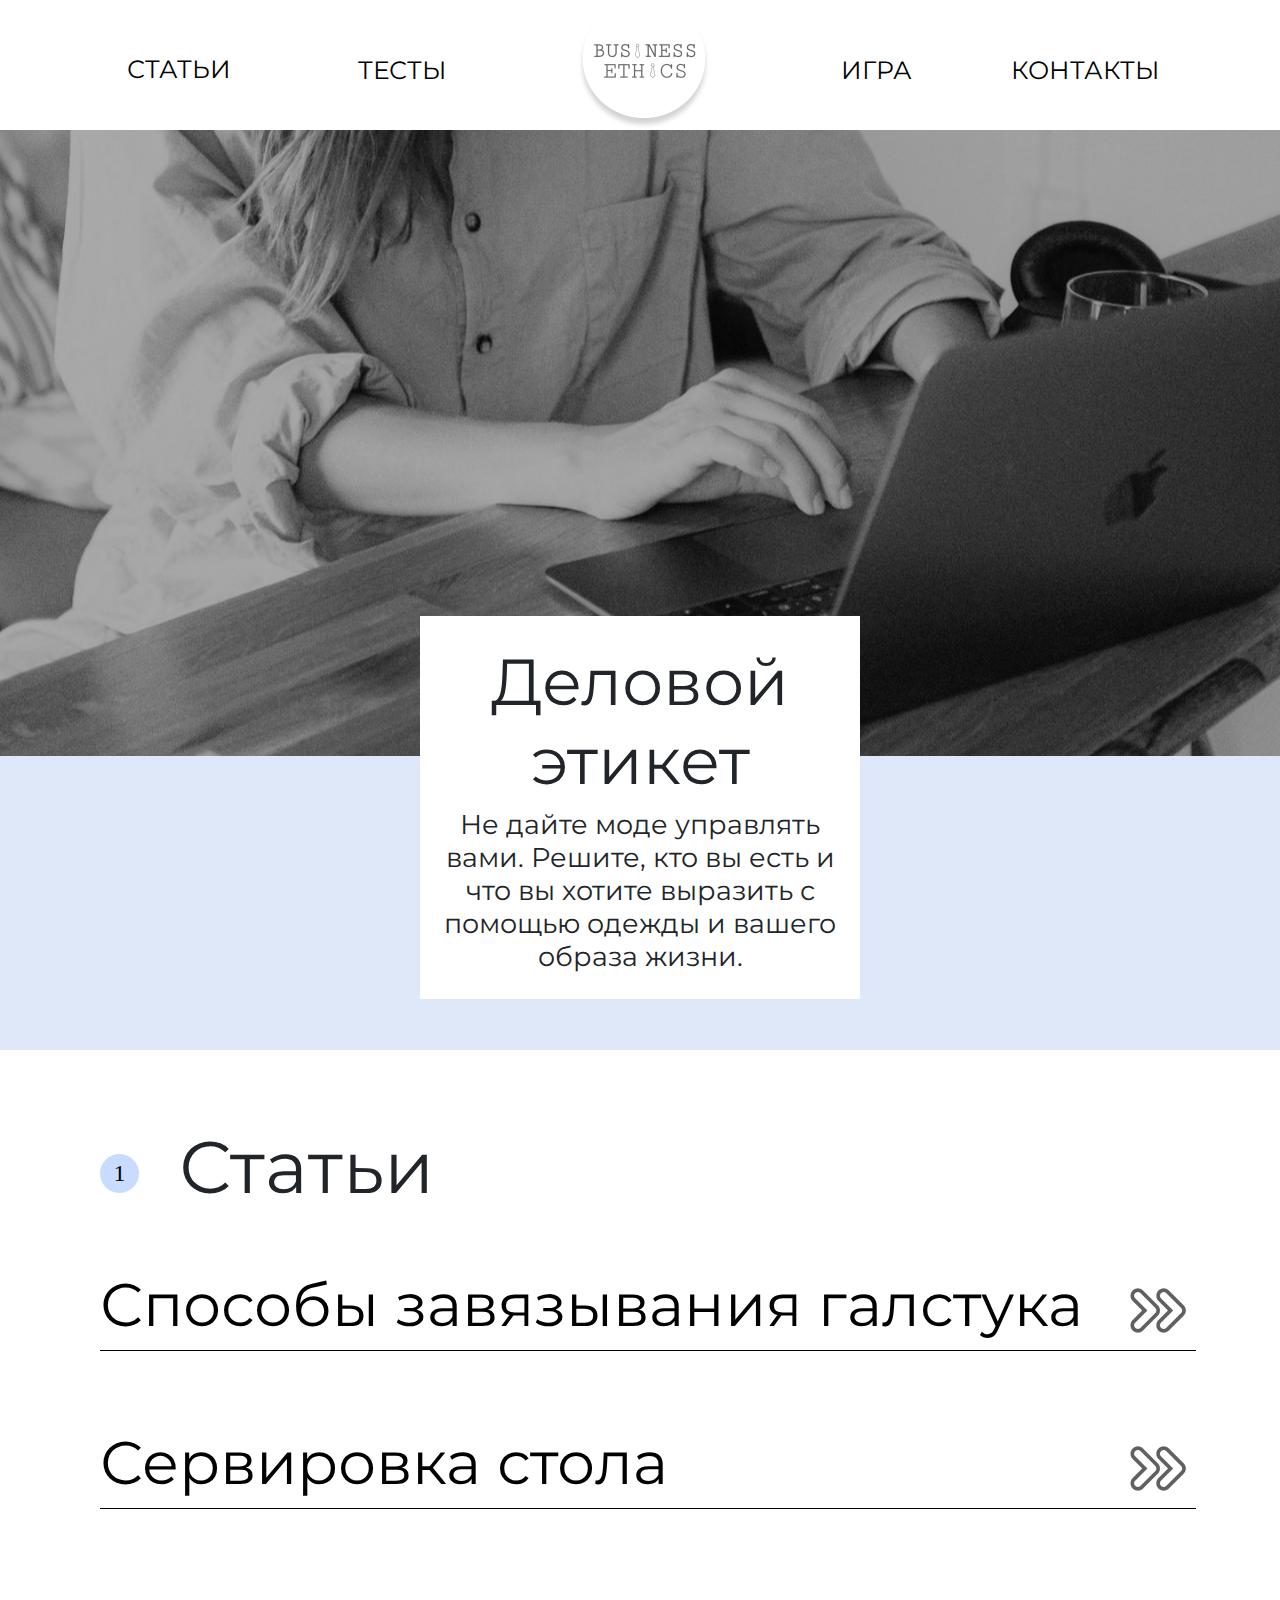
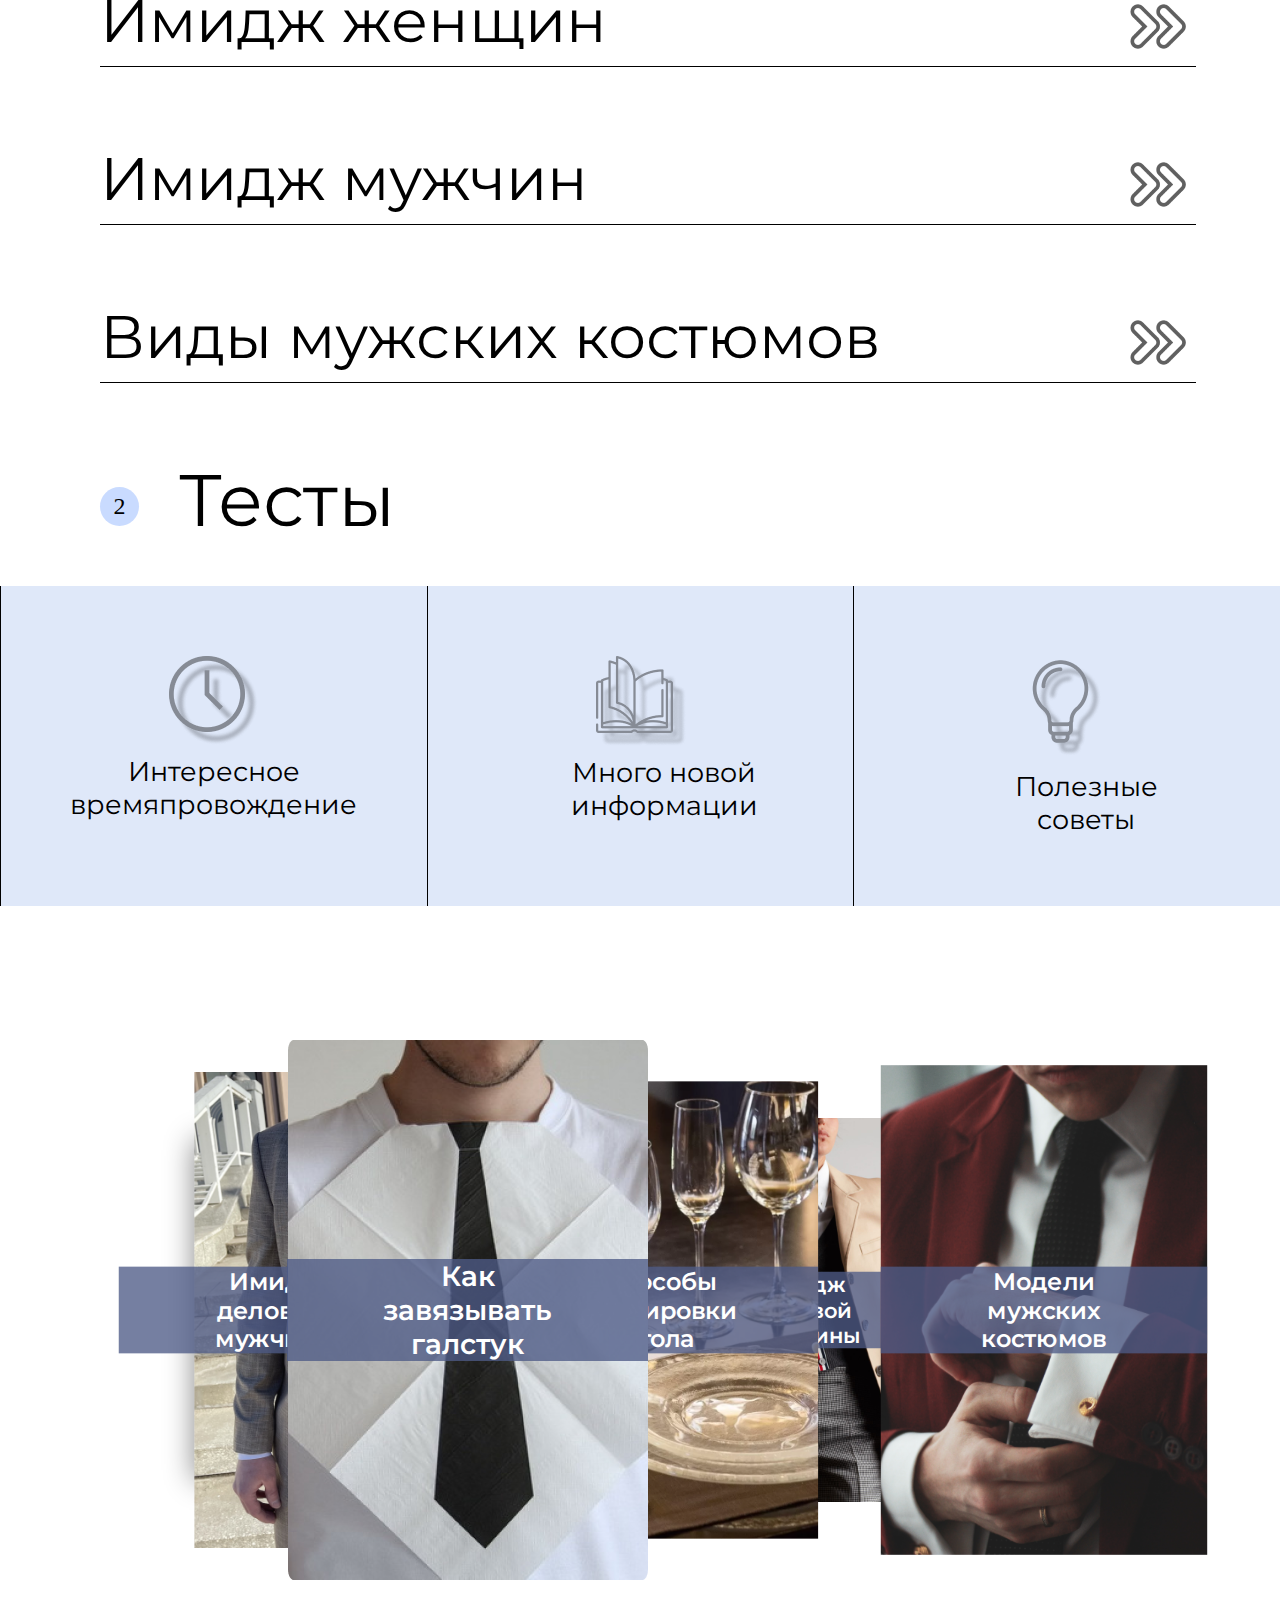
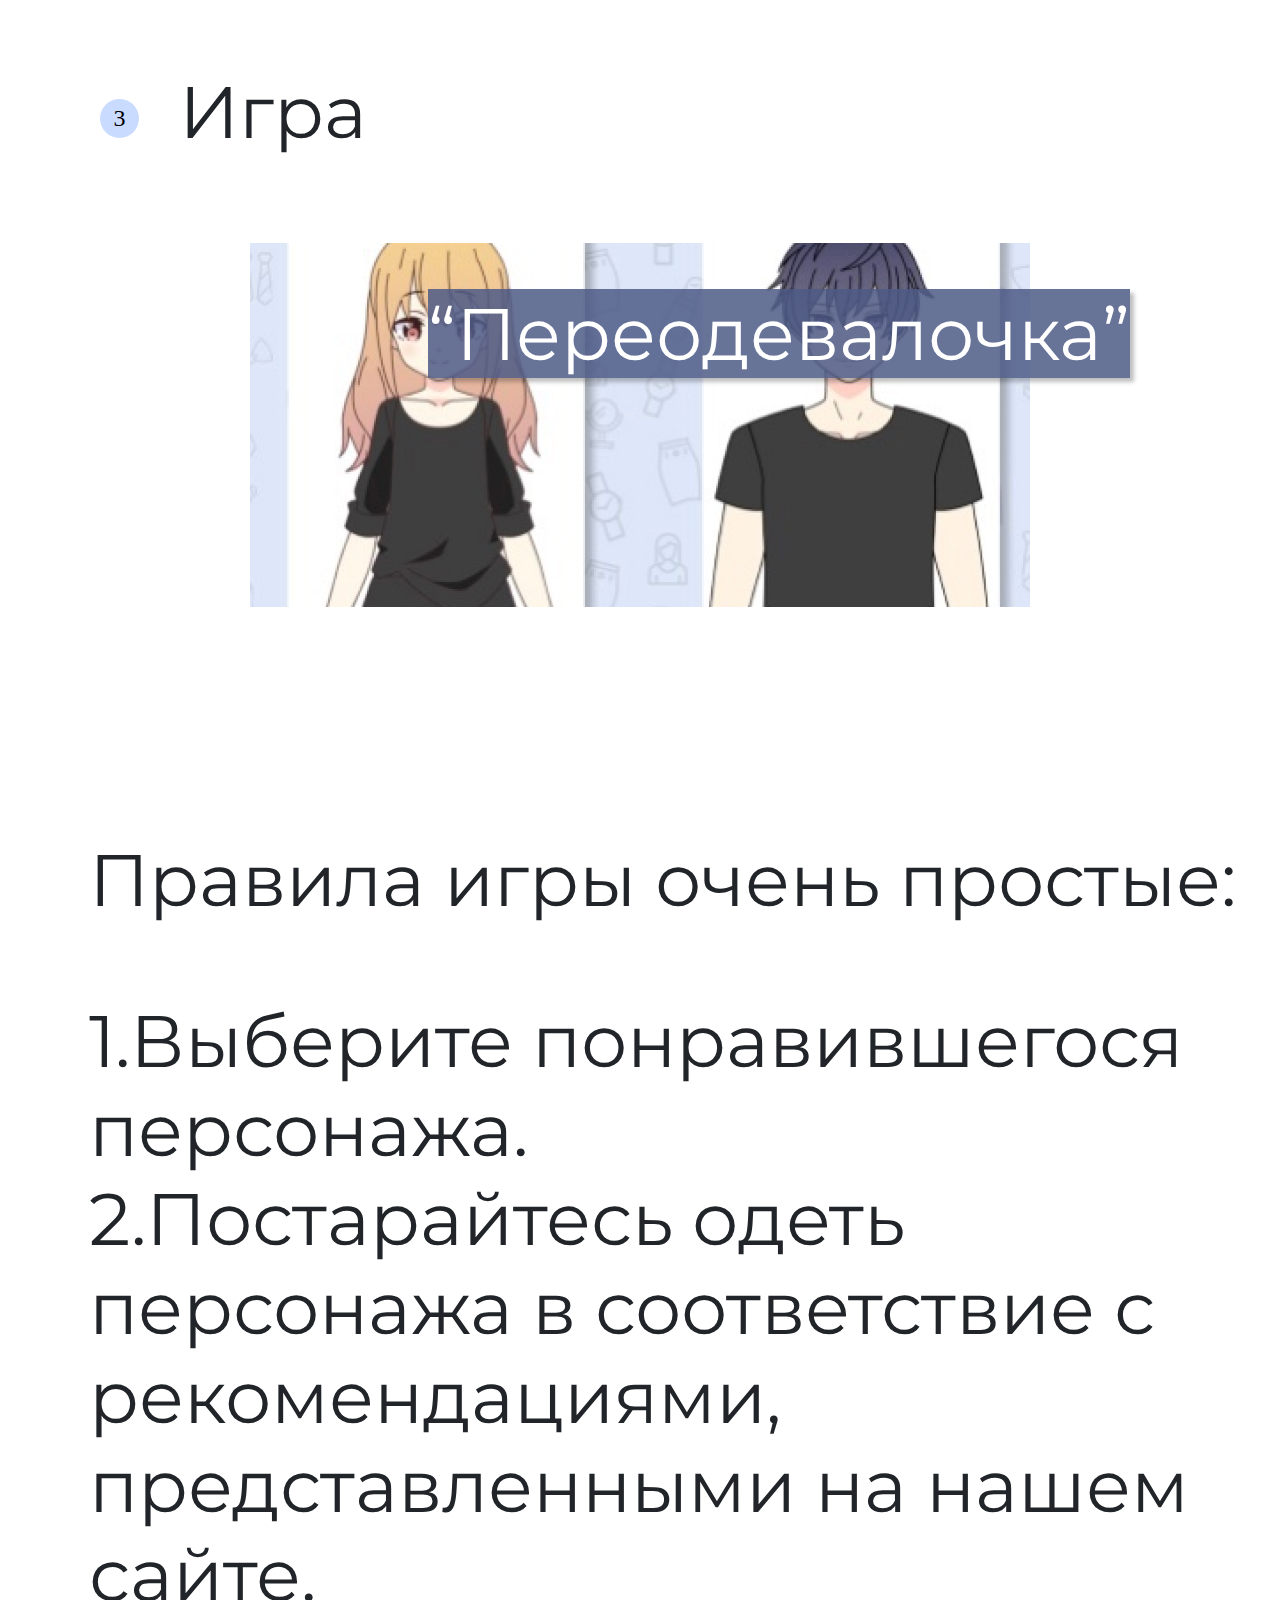
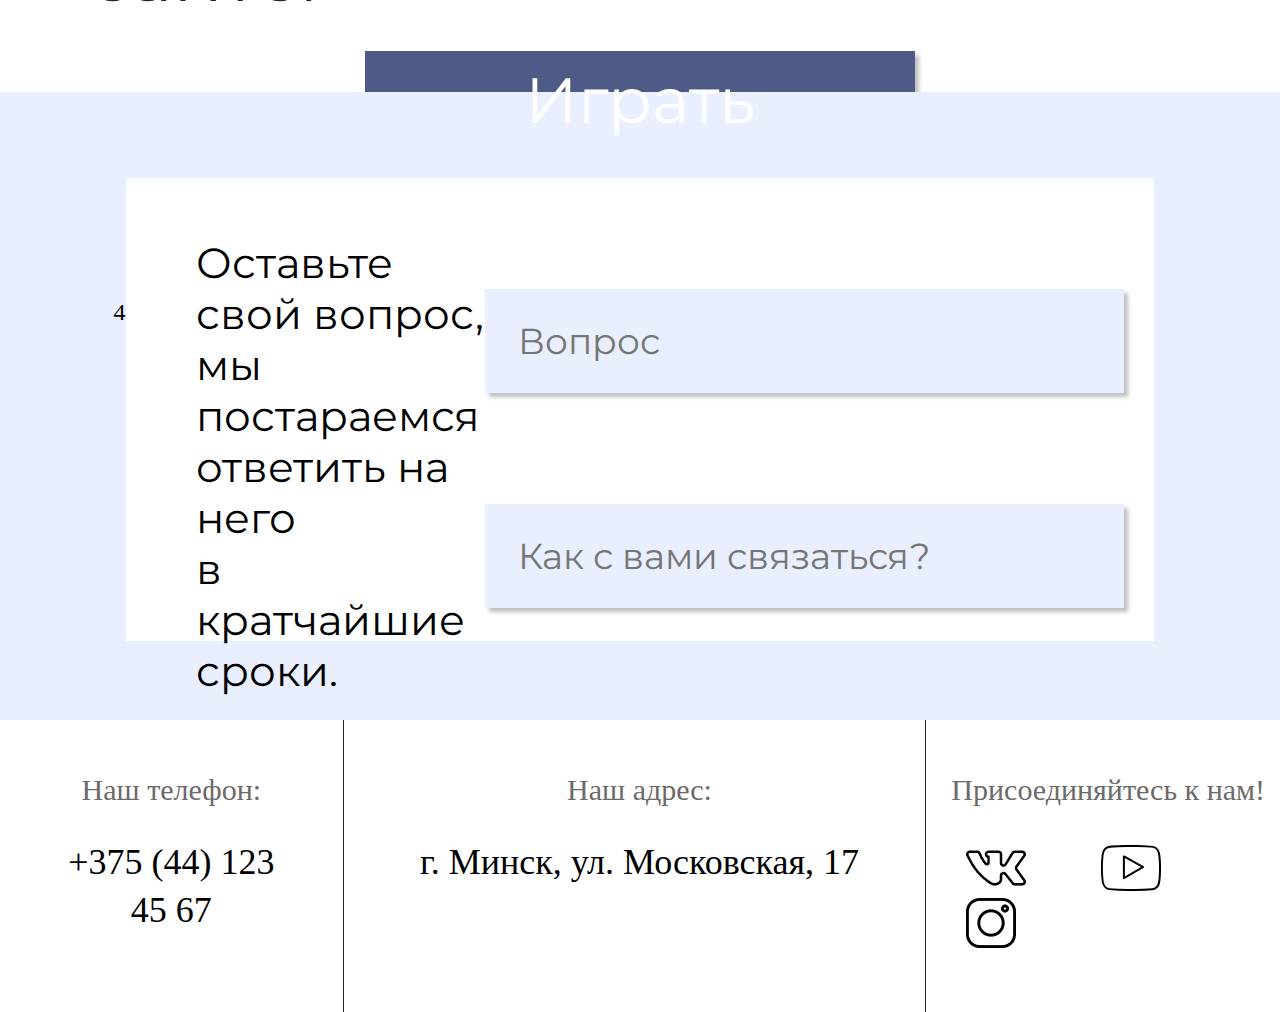
==== commit 34d402b7: "Add files via upload" ====
--- a/index.html
+++ b/index.html
@@ -81,23 +81,23 @@
       <h1>Статьи</h1>
       <div class="round">1</div>
     <div class="content1" >
-        <a href="#">Способы завязывания галстука</a>
+        <a href="st1/galstyki.html">Способы завязывания галстука</a>
       <a href="st1/galstyki.html"><img class="next" src="next.png">
     </div>
     <div class="content1">
-        <a href="#">Сервировка стола</a>
+        <a href="st4/serverovka.html">Сервировка стола</a>
       <a href="st4/serverovka.html"><img class="next" src="next.png">
     </div>
     <div class="content1">
-        <a href="#">Имидж женщин</a>
+        <a href="st2/women.html">Имидж женщин</a>
     <a href="st2/women.html">  <img class="next" src="next.png">
     </div>
     <div class="content1">
-        <a href="#">Имидж мужчин</a>
+        <a href="st5/man.html">Имидж мужчин</a>
       <a href="st5/man.html"><img class="next" src="next.png">
     </div>
     <div class="content1">
-        <a href="#">Виды мужских костюмов</a>
+        <a href="st3/kostymman.html">Виды мужских костюмов</a>
   <a href="st3/kostymman.html"><img class="next" src="next.png">
     </div>
     <h1 id="test">Тесты</h1>
@@ -178,7 +178,7 @@
   <p class="bla"> 1.Выберите понравившегося персонажа.<br/>
 
      2.Постарайтесь одеть персонажа в соответствие с рекомендациями, представленными на нашем сайте. <br/></p>
-  <a href="#">Играть</a>
+  <a href="https://noblesseno.github.io/gameblesse/">Играть</a>
   <h1>Не нашли ответа на свой вопрос?</h1>
   <div class="round">4</div>
 </section>
--- a/style.css
+++ b/style.css
@@ -14,12 +14,18 @@
   margin-left: 240px;
 }
 
+header{
+	background-color: white;
+}
 header nav{
   display: flex;
   justify-content: space-between;
-}
-
-
+  align-items:center;
+}
+
+.logotip{
+  margin-left: 240px;
+}
 
 header .block1{
   display: flex;
@@ -33,12 +39,6 @@
   justify-content: space-between;
   margin-right: 121px;
 }
-
-
-
-
-
-
 
 
 header .article{
@@ -93,7 +93,7 @@
 
 .article:hover .article-content {
     display: block;
-    margin-left: -80px;
+	margin-left:-80px;
 }
 
 .next1{
@@ -117,12 +117,15 @@
   padding-top: 32px;
   padding-bottom: 22px;
   text-transform: uppercase;
+	text-decoration: none;
 }
 
 
 header nav a:hover{
-  text-decoration: underline;
+  font-size: 28px;
+	text-decoration: none;
   color: #000;
+	text-decoration: underline;
 }
 
 
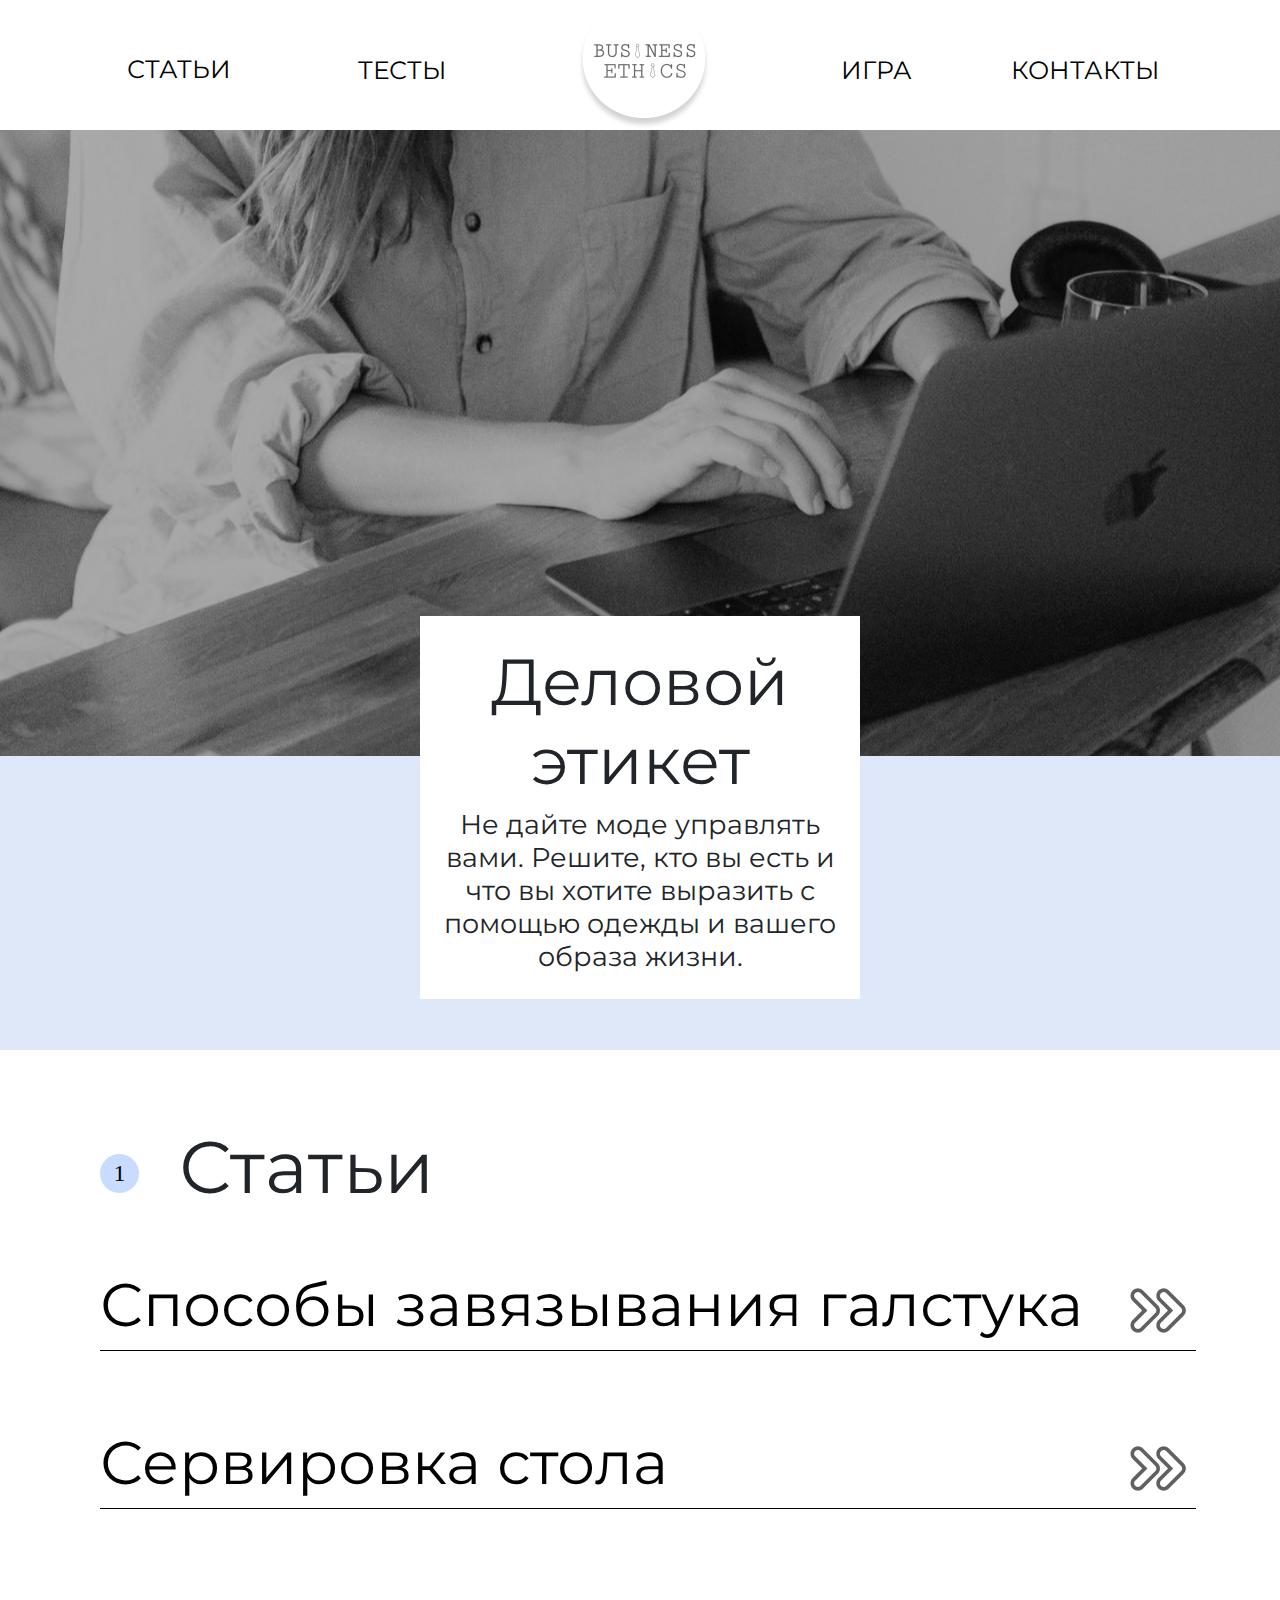
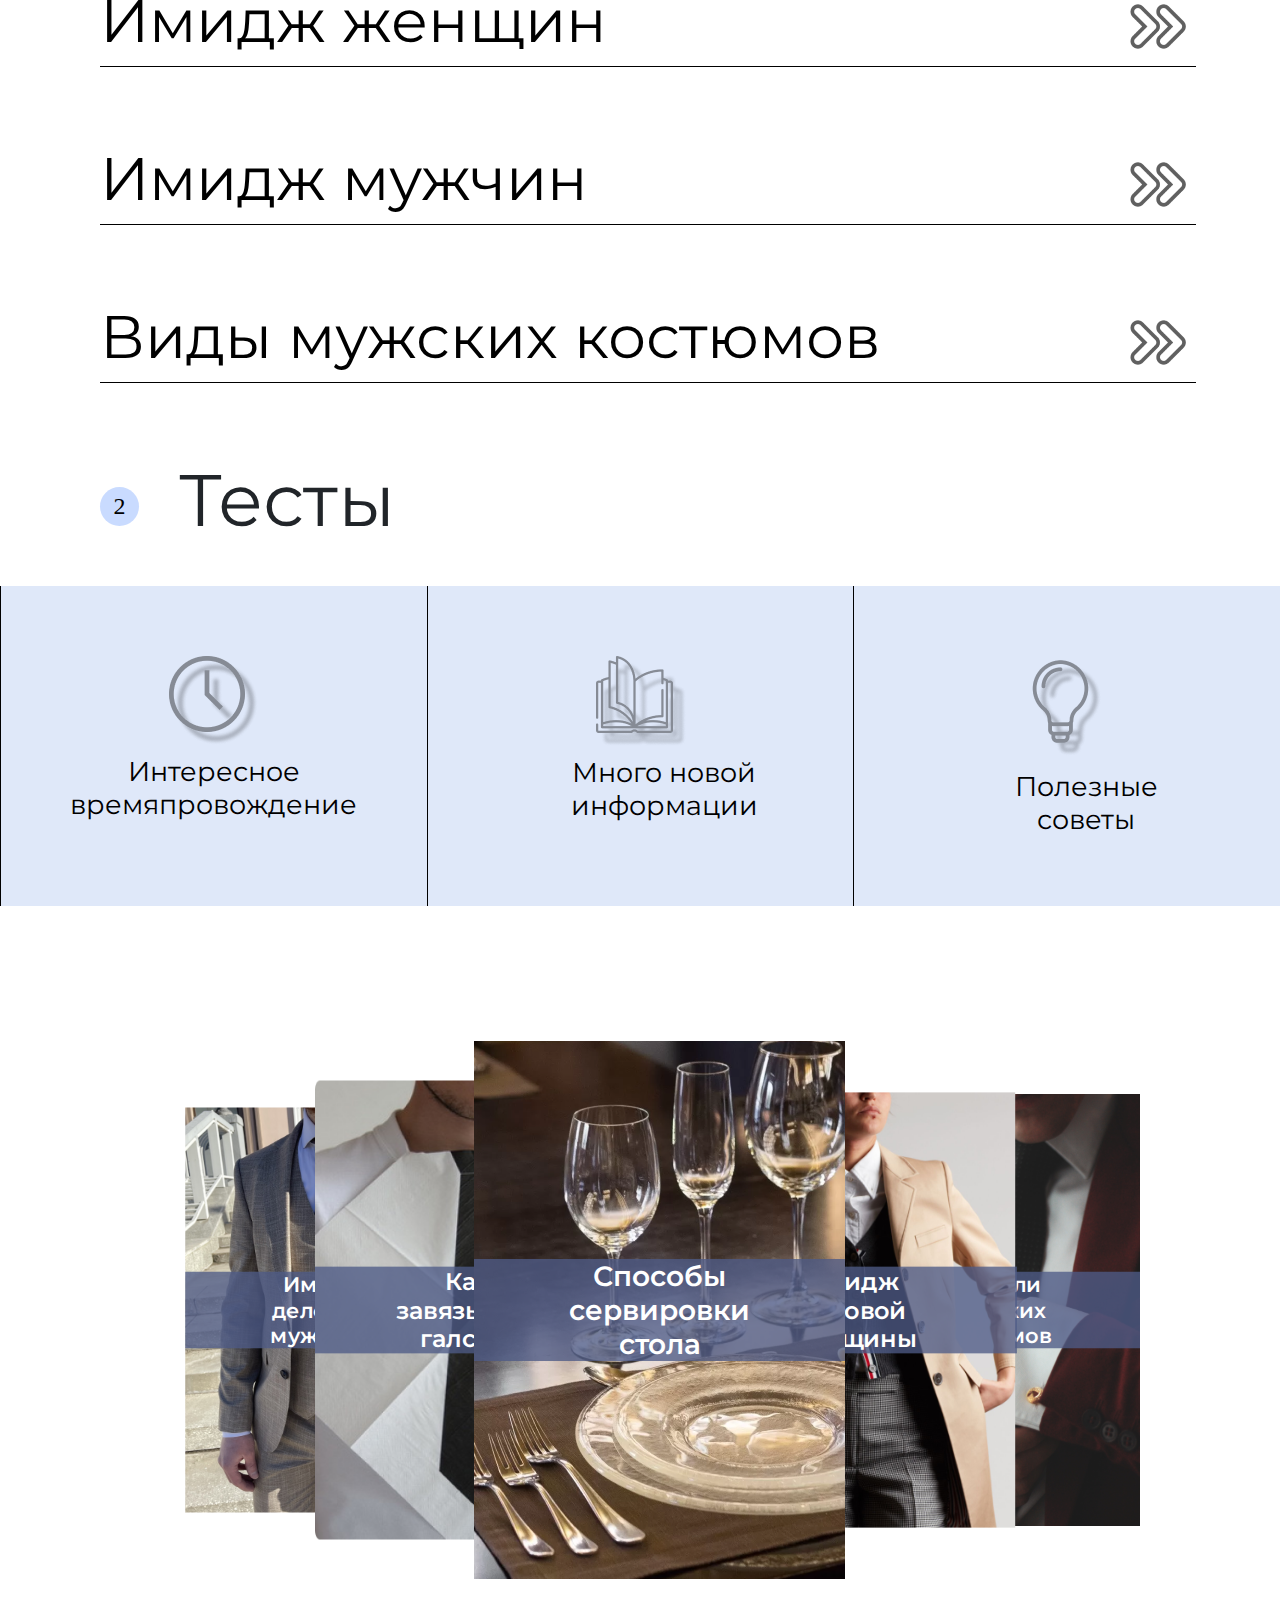
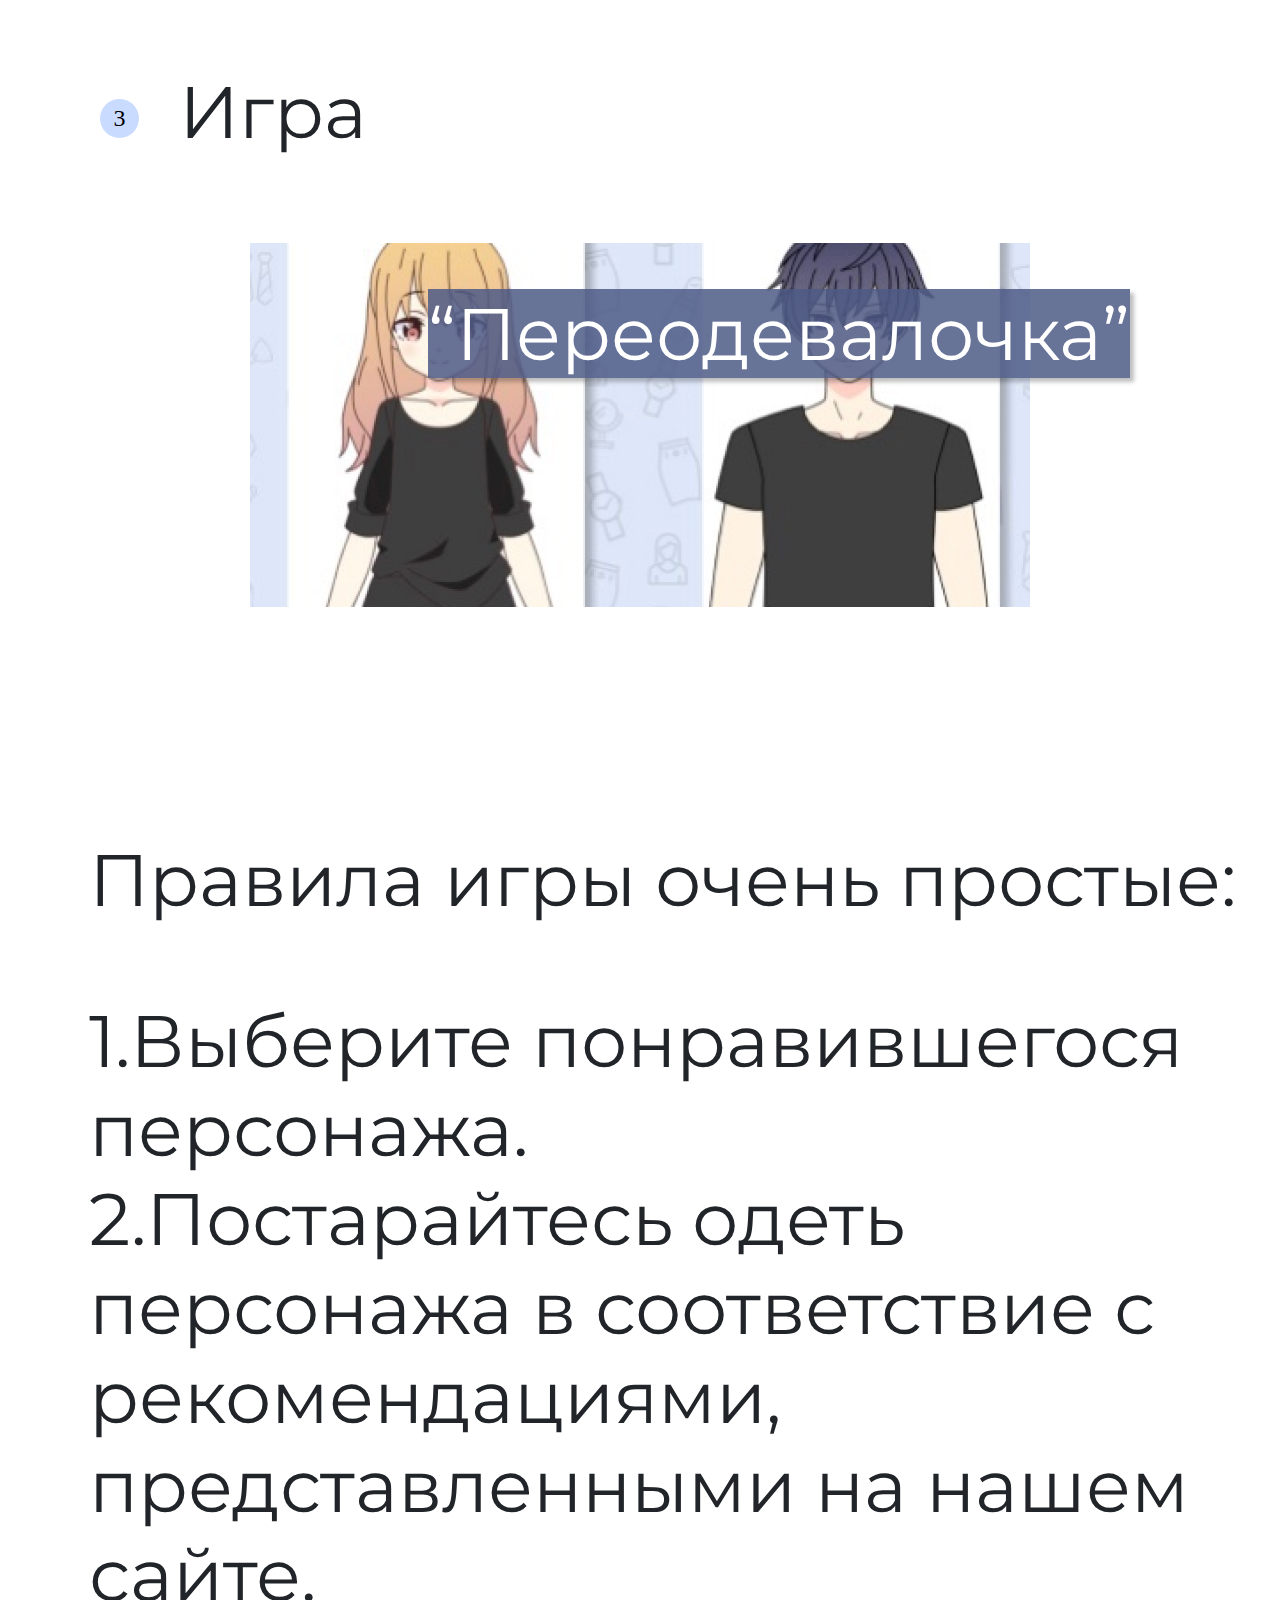
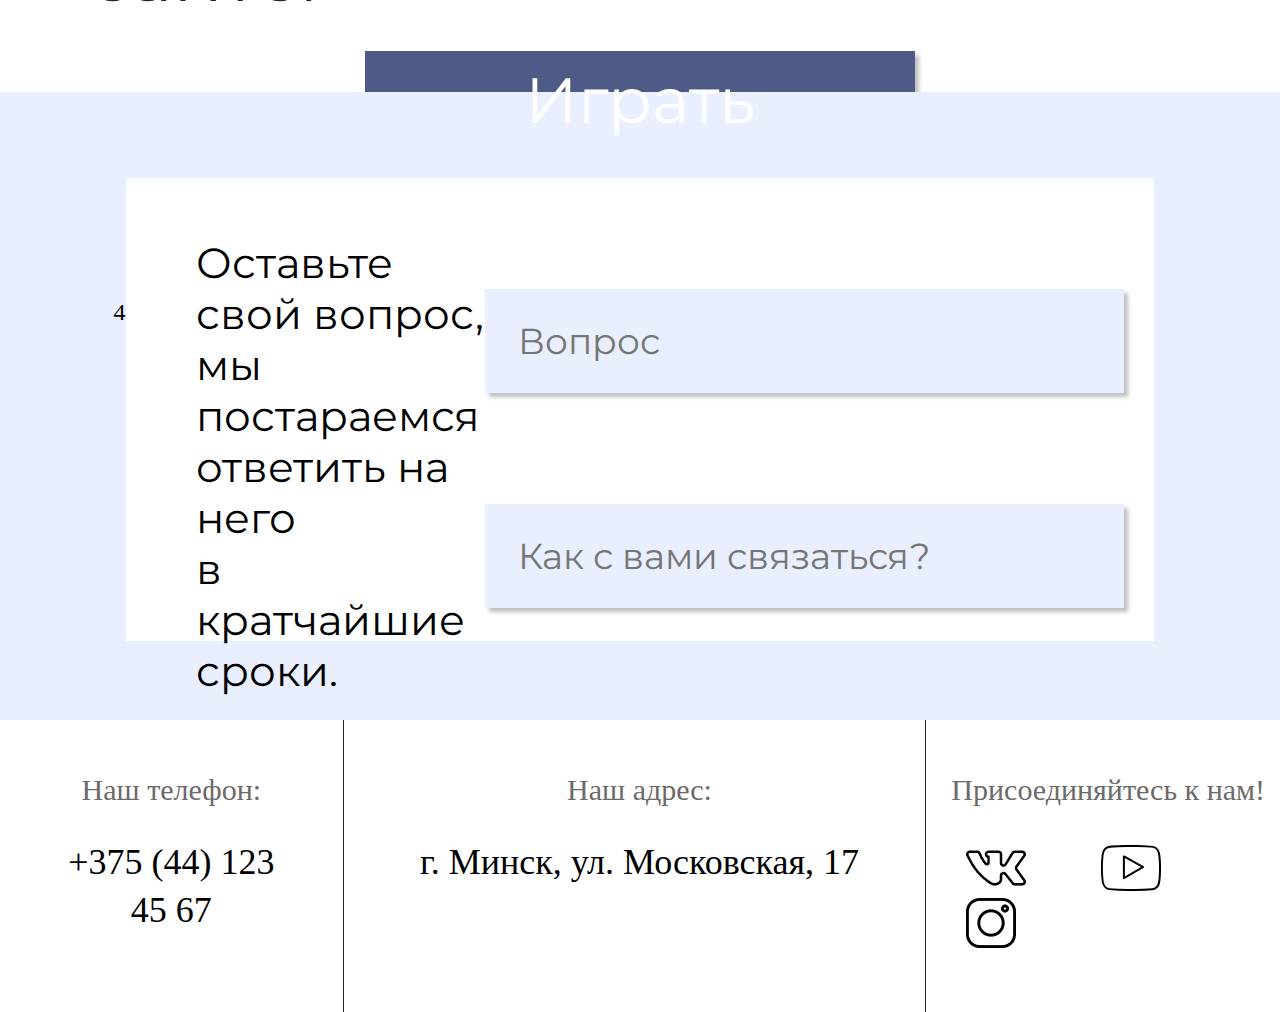
==== commit e9b98f41: "Update index.html" ====
--- a/index.html
+++ b/index.html
@@ -13,7 +13,7 @@
 <link rel="preconnect" href="https://fonts.gstatic.com" crossorigin>
 <link href="https://fonts.googleapis.com/css2?family=Montserrat:wght@100;200;300;400;500;600;700;800;900&display=swap" rel="stylesheet">
 
-<title>aboba</title>
+<title>Главная</title>
 </head>
 <body>
 
@@ -45,7 +45,7 @@
 
   </div>
     <div class="block2">
-  <a href="#game" class="game">игра</a>
+  <a href="https://noblesseno.github.io/gameblesse/" class="game">игра</a>
 
   <a href="contacts/contacts.html">контакты</a>
     </div>
@@ -98,7 +98,7 @@
     </div>
     <div class="content1">
         <a href="st3/kostymman.html">Виды мужских костюмов</a>
-  <a href="st3/kostymman.html"><img class="next" src="next.png">
+  <a href="st3/kostymman.html"><img class="next" src="next.png"></a>
     </div>
     <h1 id="test">Тесты</h1>
     <div class="round">2</div>
